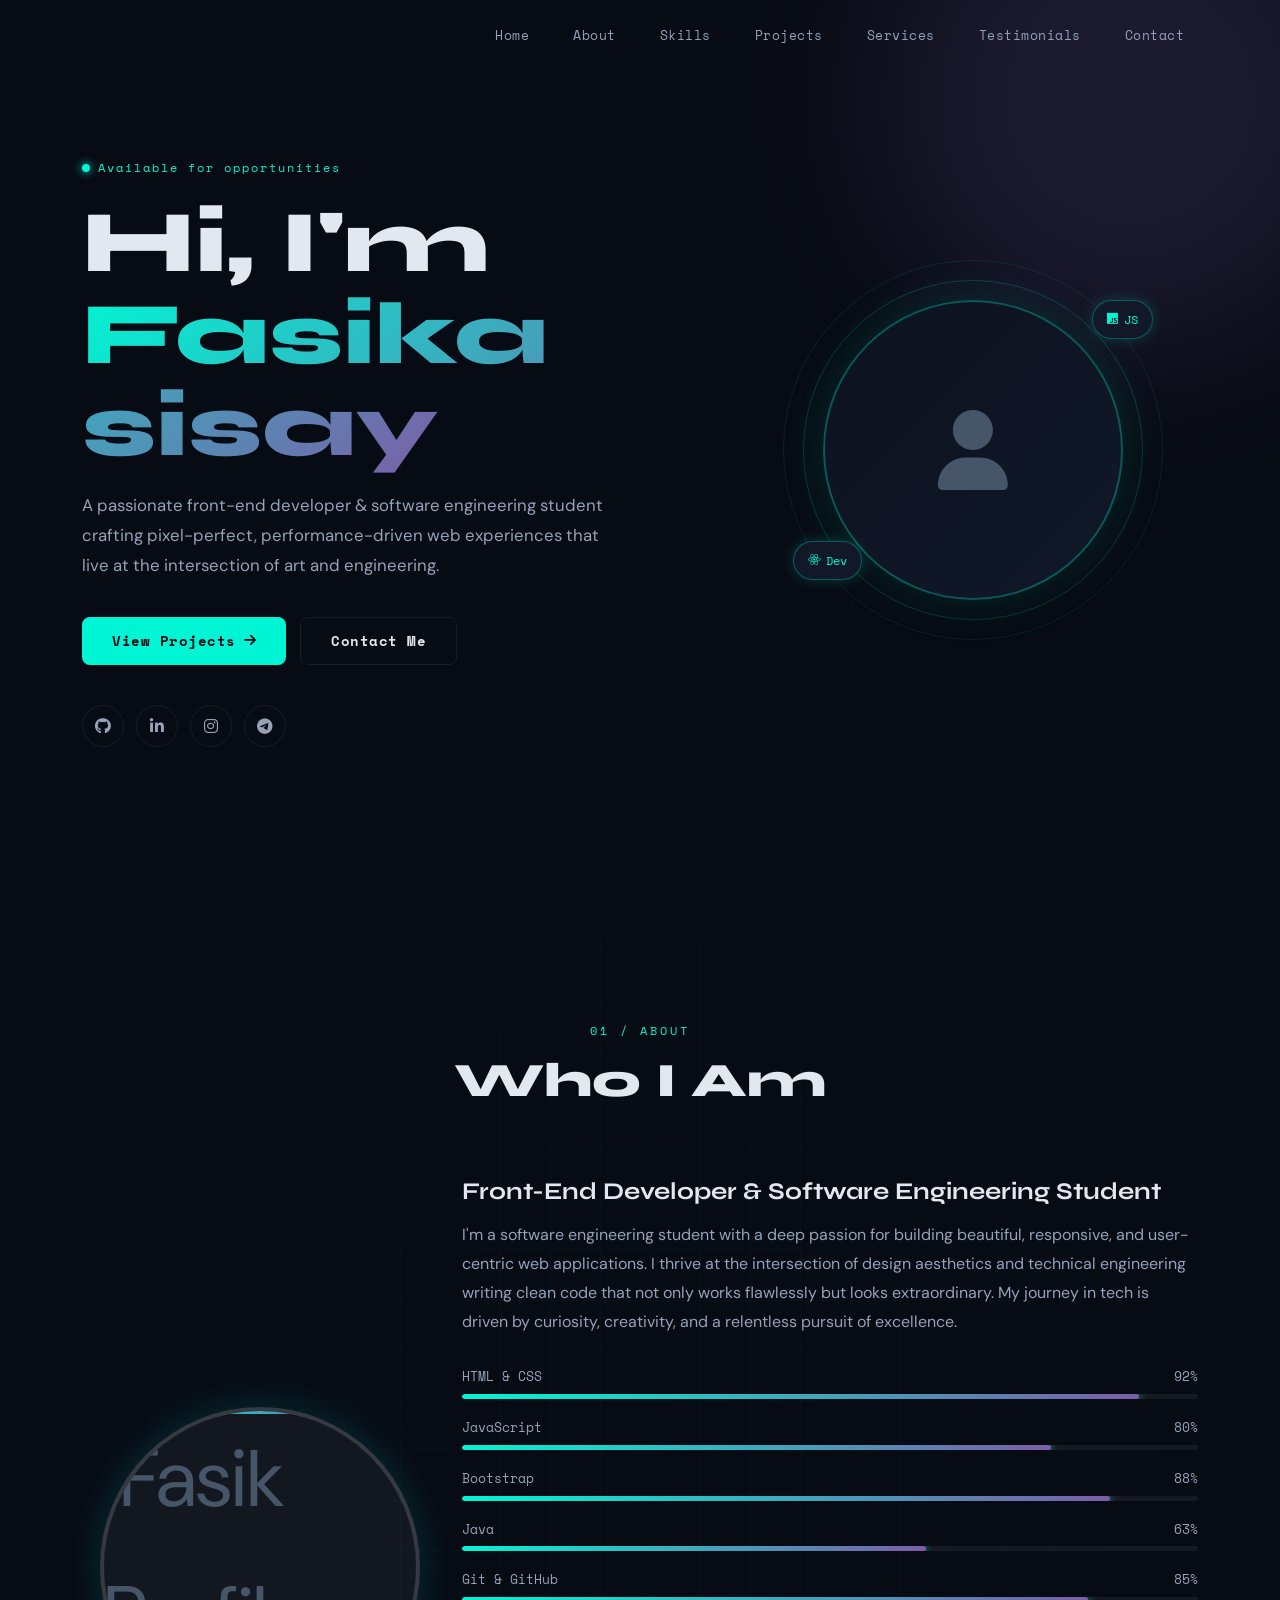
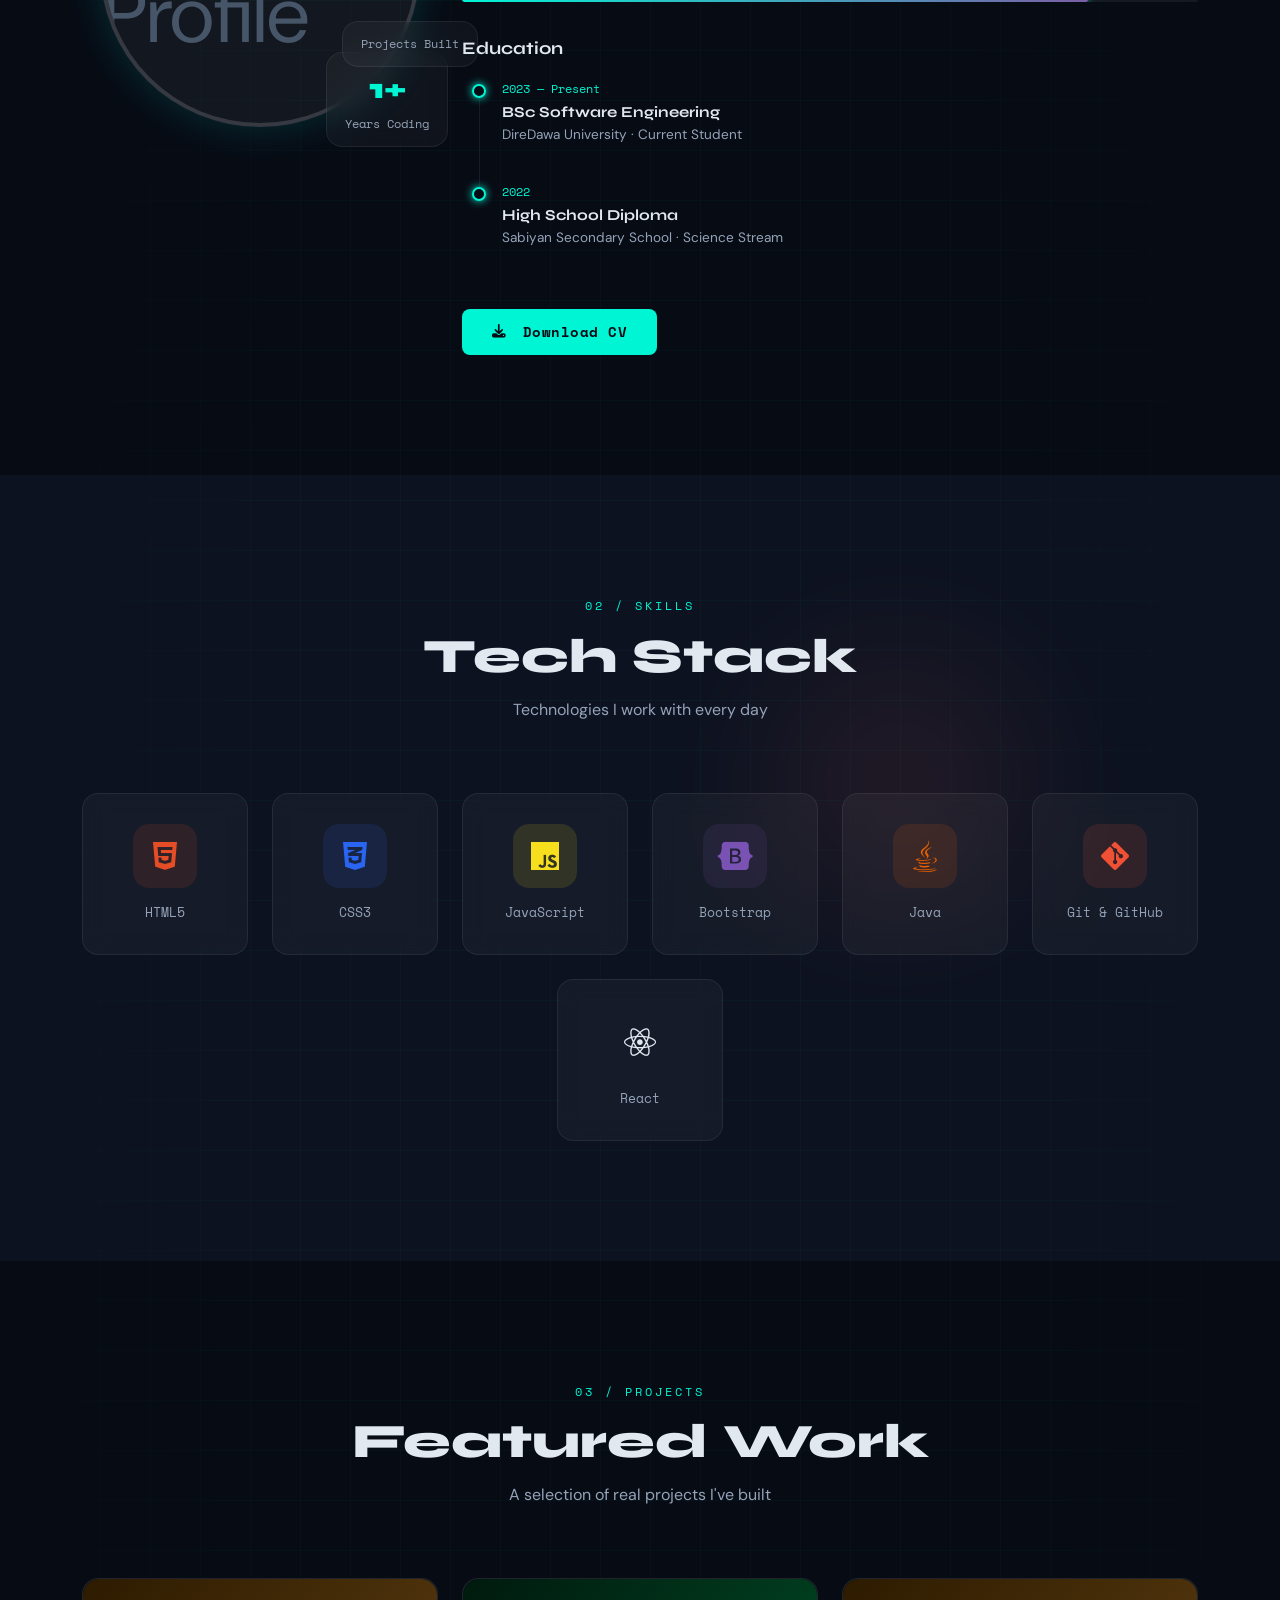
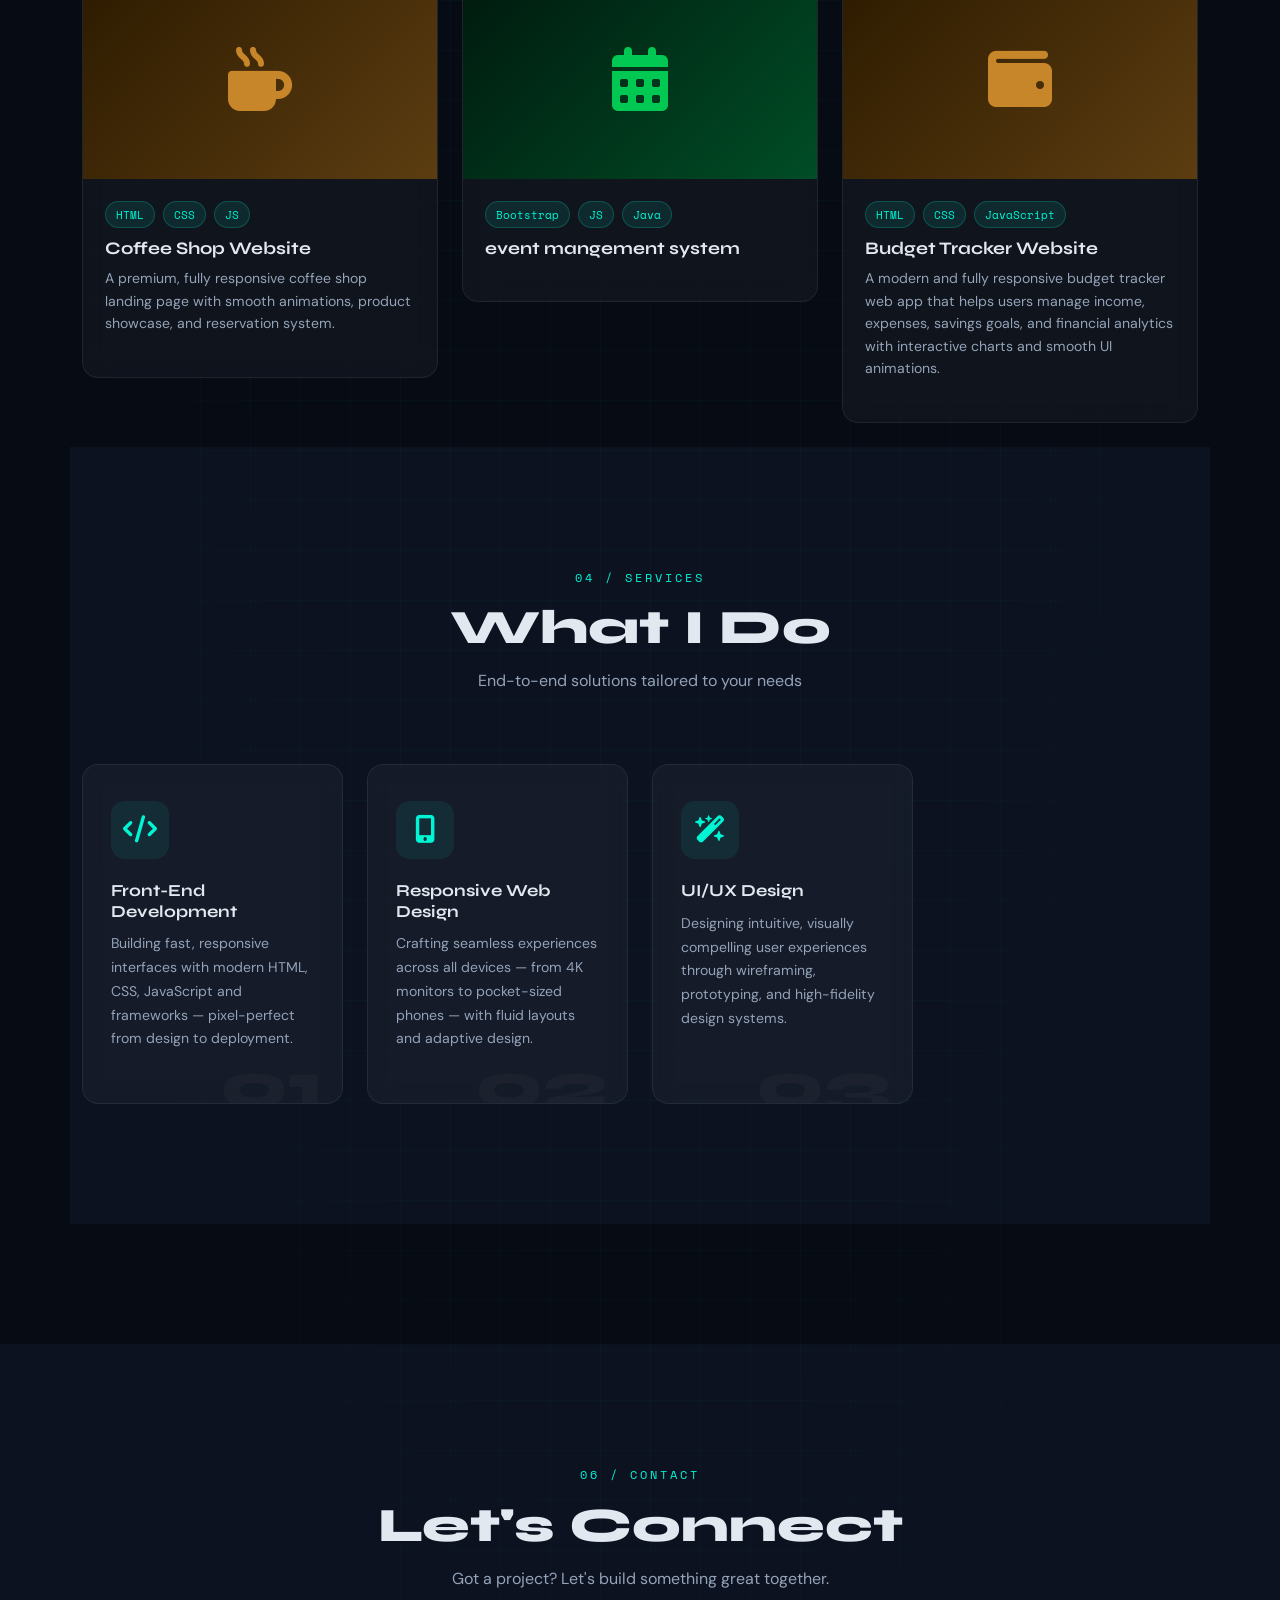
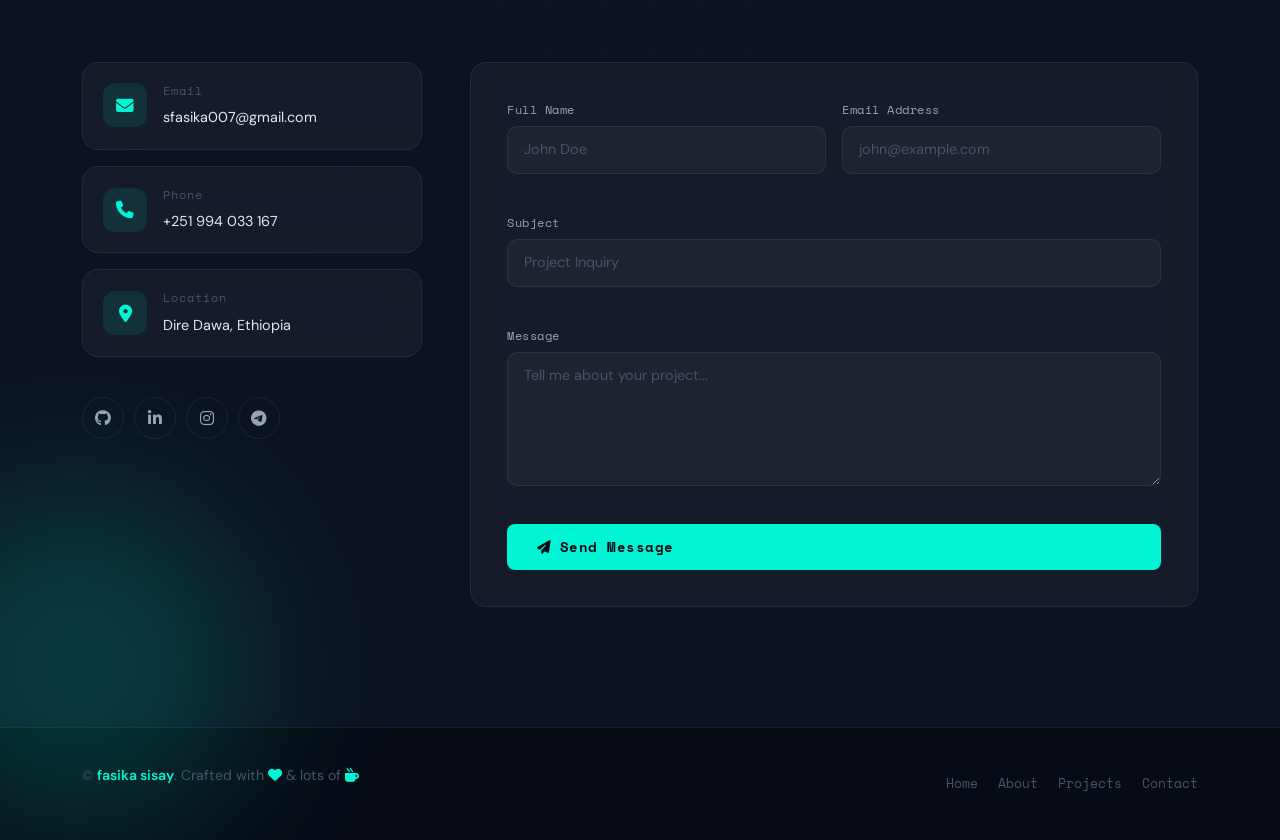
==== portfolio/index.html @ 65b8d536 "final commit" ====
<!DOCTYPE html>
<html lang="en">
<head>
  <meta charset="UTF-8" />
  <meta name="viewport" content="width=device-width, initial-scale=1.0" />
  <meta name="description" content="Personal portfolio of a front-end developer and CS student — crafting futuristic, elegant web experiences." />
  <meta name="keywords" content="front-end developer, portfolio, web design, JavaScript, HTML, CSS, Bootstrap" />
  <meta property="og:title" content="Fasika Sisay Portfolio">
<meta property="og:description" content="Software Engineering Student & Front-End Developer">
<meta property="og:image" content="images/preview.png">
<meta property="og:type" content="website">
  <title>Fasika Sisay | Software Engineer</title>
<link rel="icon" type="image/png" href="images/favicon.png">
  <!-- Fonts -->
  <link rel="preconnect" href="https://fonts.googleapis.com" />
  <link rel="preconnect" href="https://fonts.gstatic.com" crossorigin />
  <link href="https://fonts.googleapis.com/css2?family=Space+Mono:ital,wght@0,400;0,700;1,400&family=Syne:wght@400;600;700;800&family=DM+Sans:ital,opsz,wght@0,9..40,300;0,9..40,400;0,9..40,500;1,9..40,300&display=swap" rel="stylesheet" />

  <!-- Bootstrap 5 -->
  <link href="https://cdn.jsdelivr.net/npm/bootstrap@5.3.3/dist/css/bootstrap.min.css" rel="stylesheet" />

  <!-- Font Awesome -->
  <link rel="stylesheet" href="https://cdnjs.cloudflare.com/ajax/libs/font-awesome/6.5.2/css/all.min.css" />

  <!-- AOS Animations -->
  <link href="https://unpkg.com/aos@2.3.4/dist/aos.css" rel="stylesheet" />

  <!-- Custom Styles -->
  <link rel="stylesheet" href="style.css" />
</head>
<body>

  <!-- LOADING SCREEN-->
  <div id="loader">
    <div class="loader-inner">
      <div class="loader-ring"></div>
      <div class="loader-ring"></div>
      <div class="loader-ring"></div>
      <span class="loader-text">Initializing<span class="loader-dots">...</span></span>
    </div>
  </div>

  
  <div id="scroll-progress"></div>

  <!-- NAVBAR -->
  <nav class="navbar navbar-expand-lg fixed-top" id="mainNav">
    <div class="container">
      <a class="navbar-brand" href="#hero">
       
      </a>
      <button class="navbar-toggler" type="button" data-bs-toggle="collapse" data-bs-target="#navMenu" aria-controls="navMenu" aria-expanded="false" aria-label="Toggle navigation">
        <div class="hamburger-icon">
          <span></span><span></span><span></span>
        </div>
      </button>
      <div class="collapse navbar-collapse" id="navMenu">
        <ul class="navbar-nav ms-auto gap-3">
          <li class="nav-item"><a class="nav-link" href="#hero">Home</a></li>
          <li class="nav-item"><a class="nav-link" href="#about">About</a></li>
          <li class="nav-item"><a class="nav-link" href="#skills">Skills</a></li>
          <li class="nav-item"><a class="nav-link" href="#projects">Projects</a></li>
          <li class="nav-item"><a class="nav-link" href="#services">Services</a></li>
          <li class="nav-item"><a class="nav-link" href="#testimonials">Testimonials</a></li>
          <li class="nav-item"><a class="nav-link" href="#contact">Contact</a></li>
        </ul>
      </div>
    </div>
  </nav>

  <!--  HERO SECTION -->
  <section id="hero">
    <!-- Particle Canvas -->
    <canvas id="particles-canvas"></canvas>

    <!-- Floating orbs -->
    <div class="orb orb-1"></div>
    <div class="orb orb-2"></div>
    <div class="orb orb-3"></div>

    <!-- Grid overlay -->
    <div class="hero-grid"></div>

    <div class="container hero-content">
      <div class="row align-items-center min-vh-100">
        <div class="col-lg-8 col-xl-7">
          <p class="hero-label" data-aos="fade-right" data-aos-duration="800">
            <span class="label-dot"></span> Available for opportunities
          </p>
          <h1 class="hero-name" data-aos="fade-right" data-aos-delay="100" data-aos-duration="900">
            Hi, I'm<br /><span class="name-highlight">Fasika sisay</span>
          </h1>
          
          <p class="hero-bio" data-aos="fade-right" data-aos-delay="300" data-aos-duration="900">
            A passionate front-end developer &amp; software engineering student crafting pixel-perfect, performance-driven web experiences that live at the intersection of art and engineering.
          </p>

          <div class="hero-cta" data-aos="fade-up" data-aos-delay="400" data-aos-duration="900">
            <a href="#projects" class="btn btn-neon">
              <span>View Projects</span>
              <i class="fa-solid fa-arrow-right"></i>
            </a>
            <a href="#contact" class="btn btn-ghost">
              <span>Contact Me</span>
            </a>
          </div>

          <div class="hero-socials" data-aos="fade-up" data-aos-delay="500" data-aos-duration="900">
            <a href="https://github.com/fasikasisay" aria-label="GitHub" class="social-link"><i class="fa-brands fa-github"></i></a>
            <a href="https://www.linkedin.com/in/fasika-sisay-778663348/" aria-label="LinkedIn" class="social-link"><i class="fa-brands fa-linkedin-in"></i></a>
            <a href="https://instagram.com/fa_fi_22" aria-label="Instagram" class="social-link"><i class="fa-brands fa-instagram"></i></a>
            <a href="https://t.me/fasikawit" aria-label="Telegram" class="social-link"><i class="fa-brands fa-telegram"></i></a>
          </div>
        </div>

        <div class="col-lg-4 col-xl-5 d-none d-lg-flex justify-content-center" data-aos="fade-left" data-aos-delay="200" data-aos-duration="1000">
          <div class="hero-avatar-wrap">
            <div class="avatar-ring"></div>
            <div class="avatar-ring avatar-ring-2"></div>
            <div class="avatar-placeholder">
              <i class="fa-solid fa-user"></i>
            </div>
            <!-- Floating badges -->
            <div class="float-badge badge-top-right">
              <i class="fa-brands fa-js"></i> JS
            </div>
            <div class="float-badge badge-bottom-left">
              <i class="fa-brands fa-react"></i> Dev
            </div>
          </div>
        </div>
      </div>

    </div>

  <!--ABOUT SECTION-->
  <section id="about" class="section-pad">
    <div class="container">
      <div class="section-header" data-aos="fade-up">
        <span class="section-tag">01 / About</span>
        <h2 class="section-title">Who I Am</h2>
      </div>

      <div class="row gy-5 align-items-center">
        <!-- Photo / Avatar -->
        <div class="col-lg-4" data-aos="fade-right" data-aos-duration="900">
          <div class="about-avatar-wrap">
            <div class="about-avatar">
              <img src="photo.jpg" alt="Fasik Profile Photo">
</div>
            <div class="about-card-stat glass-card">
              <span class="stat-num">1+</span>
              <span class="stat-label">Years Coding</span>
            </div>
            <div class="about-card-stat glass-card stat-2">
              <span class="stat-num"></span>
              <span class="stat-label">Projects Built</span>
            </div>
          </div>
        </div>

        <!-- Bio + Skills -->
        <div class="col-lg-8" data-aos="fade-left" data-aos-duration="900">
          <h3 class="about-name">Front-End Developer &amp; Software Engineering Student</h3>
          <p class="about-bio">
            I'm a software engineering student with a deep passion for building beautiful, responsive, and user-centric web applications. 
            I thrive at the intersection of design aesthetics and technical engineering  writing clean code that not only works flawlessly but looks extraordinary.
            My journey in tech is driven by curiosity, creativity, and a relentless pursuit of excellence.
          </p>

          <!-- Skills progress bars -->
          <div class="skills-bars">
            <div class="skill-bar-item" data-aos="fade-up" data-aos-delay="100">
              <div class="skill-label"><span>HTML &amp; CSS</span><span>92%</span></div>
              <div class="skill-track"><div class="skill-fill" data-width="92"></div></div>
            </div>
            <div class="skill-bar-item" data-aos="fade-up" data-aos-delay="150">
              <div class="skill-label"><span>JavaScript</span><span>80%</span></div>
              <div class="skill-track"><div class="skill-fill" data-width="80"></div></div>
            </div>
            <div class="skill-bar-item" data-aos="fade-up" data-aos-delay="200">
              <div class="skill-label"><span>Bootstrap</span><span>88%</span></div>
              <div class="skill-track"><div class="skill-fill" data-width="88"></div></div>
            </div>
            <div class="skill-bar-item" data-aos="fade-up" data-aos-delay="250">
              <div class="skill-label"><span>Java</span><span>63%</span></div>
              <div class="skill-track"><div class="skill-fill" data-width="63"></div></div>
            </div>
            <div class="skill-bar-item" data-aos="fade-up" data-aos-delay="300">
              <div class="skill-label"><span>Git &amp; GitHub</span><span>85%</span></div>
              <div class="skill-track"><div class="skill-fill" data-width="85"></div></div>
            </div>
          </div>

          <!-- Education timeline -->
          <div class="edu-timeline" data-aos="fade-up" data-aos-delay="200">
            <h4 class="timeline-heading">Education</h4>
            <div class="timeline-item">
              <div class="timeline-dot"></div>
              <div class="timeline-body">
                <span class="timeline-year">2023 — Present</span>
                <h5>BSc Software Engineering</h5>
                <p>DireDawa University · Current Student</p>
              </div>
            </div>
            <div class="timeline-item">
              <div class="timeline-dot"></div>
              <div class="timeline-body">
                <span class="timeline-year">2022</span>
                <h5>High School Diploma</h5>
                <p>Sabiyan Secondary School · Science Stream</p>
              </div>
            </div>
          </div>

          <a href="fasika_sisay _CV.pdf" class="btn btn-neon mt-4">
            <i class="fa-solid fa-download me-2"></i> Download CV
          </a>
        </div>
      </div>
    </div>
  </section>

  <!-- SKILLS SECTION -->
  <section id="skills" class="section-pad skills-section">
    <div class="container">
      <div class="section-header" data-aos="fade-up">
        <span class="section-tag">02 / Skills</span>
        <h2 class="section-title">Tech Stack</h2>
        <p class="section-sub">Technologies I work with every day</p>
      </div>

      <div class="row g-4 justify-content-center">
        <!-- HTML -->
        <div class="col-6 col-md-4 col-lg-2" data-aos="zoom-in" data-aos-delay="0">
          <div class="skill-card glass-card">
            <div class="skill-icon skill-icon-html">
              <i class="fa-brands fa-html5"></i>
            </div>
            <span class="skill-name">HTML5</span>
            <div class="skill-glow"></div>
          </div>
        </div>
        <!-- CSS -->
        <div class="col-6 col-md-4 col-lg-2" data-aos="zoom-in" data-aos-delay="80">
          <div class="skill-card glass-card">
            <div class="skill-icon skill-icon-css">
              <i class="fa-brands fa-css3-alt"></i>
            </div>
            <span class="skill-name">CSS3</span>
            <div class="skill-glow"></div>
          </div>
        </div>
        <!-- JS -->
        <div class="col-6 col-md-4 col-lg-2" data-aos="zoom-in" data-aos-delay="160">
          <div class="skill-card glass-card">
            <div class="skill-icon skill-icon-js">
              <i class="fa-brands fa-js"></i>
            </div>
            <span class="skill-name">JavaScript</span>
            <div class="skill-glow"></div>
          </div>
        </div>
        <!-- Bootstrap -->
        <div class="col-6 col-md-4 col-lg-2" data-aos="zoom-in" data-aos-delay="240">
          <div class="skill-card glass-card">
            <div class="skill-icon skill-icon-bs">
              <i class="fa-brands fa-bootstrap"></i>
            </div>
            <span class="skill-name">Bootstrap</span>
            <div class="skill-glow"></div>
          </div>
        </div>
        <!-- Java -->
        <div class="col-6 col-md-4 col-lg-2" data-aos="zoom-in" data-aos-delay="320">
          <div class="skill-card glass-card">
            <div class="skill-icon skill-icon-java">
              <i class="fa-brands fa-java"></i>
            </div>
            <span class="skill-name">Java</span>
            <div class="skill-glow"></div>
          </div>
        </div>
        <!-- Git -->
        <div class="col-6 col-md-4 col-lg-2" data-aos="zoom-in" data-aos-delay="400">
          <div class="skill-card glass-card">
            <div class="skill-icon skill-icon-git">
              <i class="fa-brands fa-git-alt"></i>
            </div>
            <span class="skill-name">Git &amp; GitHub</span>
            <div class="skill-glow"></div>
          </div>
        </div>
        <div class="col-6 col-md-4 col-lg-2" data-aos="zoom-in" data-aos-delay="480">
          <div class="skill-card glass-card">
            <div class="skill-icon skill-icon-react">
              <i class="fa-brands fa-react"></i>
            </div>
            <span class="skill-name">React</span>
            <div class="skill-glow"></div>
          </div>
      </div>
    </div>
  </section>

  <!-- PROJECTS SECTION -->
  <section id="projects" class="section-pad">
    <div class="container">
      <div class="section-header" data-aos="fade-up">
        <span class="section-tag">03 / Projects</span>
        <h2 class="section-title">Featured Work</h2>
        <p class="section-sub">A selection of real projects I've built</p>
      </div>

      <div class="row g-4">
        <!-- Project 1 -->
        <div class="col-lg-4 col-md-6" data-aos="fade-up" data-aos-delay="0">
          <div class="project-card glass-card">
            <div class="project-img-wrap">
              <div class="project-img-placeholder proj-1">
                <i class="fa-solid fa-mug-hot"></i>
              </div>
              <div class="project-overlay">
                <div class="overlay-content">
                  <a href="#" class="btn btn-neon btn-sm" target="_blank" rel="noopener">
                    <i class="fa-solid fa-arrow-up-right-from-square me-1"></i> Live Demo
                  </a>
                  <a href="https://github.com/fasikasisay/coffee.git" class="btn btn-ghost btn-sm" target="_blank" rel="noopener">
                    <i class="fa-brands fa-github me-1"></i> GitHub
                  </a>
                </div>
              </div>
            </div>
            <div class="project-body">
              <div class="project-tags">
                <span class="tag">HTML</span><span class="tag">CSS</span><span class="tag">JS</span>
              </div>
              <h4 class="project-title">Coffee Shop Website</h4>
              <p class="project-desc">A premium, fully responsive coffee shop landing page with smooth animations, product showcase, and reservation system.</p>
            </div>
          </div>
        </div>

        <!-- Project 2 -->
        <div class="col-lg-4 col-md-6" data-aos="fade-up" data-aos-delay="100">
          <div class="project-card glass-card">
            <div class="project-img-wrap">
              <div class="project-img-placeholder proj-2">
                <i class="fa-solid fa-calendar-days"></i>
              </div>
              <div class="project-overlay">
                <div class="overlay-content">
                  <a href="https://eventpulse-nine.vercel.app/" class="btn btn-neon btn-sm" target="_blank" rel="noopener">
                    <i class="fa-solid fa-arrow-up-right-from-square me-1"></i> Live Demo
                  </a>
                  <a href="https://github.com/selamawitTI/Eventpulse-master.git" class="btn btn-ghost btn-sm" target="_blank" rel="noopener">
                    <i class="fa-brands fa-github me-1"></i> GitHub
                  </a>
                </div>
              </div>
            </div>
            <div class="project-body">
              <div class="project-tags">
                <span class="tag">Bootstrap</span><span class="tag">JS</span><span class="tag">Java</span>
              </div>
              <h4 class="project-title">event mangement system</h4>
              <p class="project-desc"></p>
            </div>
          </div>
        </div>

        <!-- Project 3 -->
<div class="col-lg-4 col-md-6" data-aos="fade-up" data-aos-delay="0">
  <div class="project-card glass-card">
    <div class="project-img-wrap">
      <div class="project-img-placeholder proj-1">
        <i class="fa-solid fa-wallet"></i>
      </div>

      <div class="project-overlay">
        <div class="overlay-content">
          <a href="https://budget-tracker-197ff.firebaseapp.com/" class="btn btn-neon btn-sm" target="_blank" rel="noopener">
            <i class="fa-solid fa-arrow-up-right-from-square me-1"></i> Live Demo
          </a>

          <a href="https://github.com/fasikasisay/budget-tracker.git" class="btn btn-ghost btn-sm" target="_blank" rel="noopener">
            <i class="fa-brands fa-github me-1"></i> GitHub
          </a>
        </div>
      </div>
    </div>

    <div class="project-body">
      <div class="project-tags">
        <span class="tag">HTML</span>
        <span class="tag">CSS</span>
        <span class="tag">JavaScript</span>
      </div>

      <h4 class="project-title">Budget Tracker Website</h4>

      <p class="project-desc">
        A modern and fully responsive budget tracker web app that helps users manage income, expenses, savings goals, and financial analytics with interactive charts and smooth UI animations.
      </p>
    </div>
  </div>
</div>
       

  <!--   SERVICES SECTION  -->
  <section id="services" class="section-pad services-section">
    <div class="container">
      <div class="section-header" data-aos="fade-up">
        <span class="section-tag">04 / Services</span>
        <h2 class="section-title">What I Do</h2>
        <p class="section-sub">End-to-end solutions tailored to your needs</p>
      </div>

      <div class="row g-4">
        <div class="col-lg-3 col-md-6" data-aos="fade-up" data-aos-delay="0">
          <div class="service-card glass-card">
            <div class="service-icon">
              <i class="fa-solid fa-code"></i>
              <div class="service-icon-glow"></div>
            </div>
            <h4>Front-End Development</h4>
            <p>Building fast, responsive interfaces with modern HTML, CSS, JavaScript and frameworks — pixel-perfect from design to deployment.</p>
            <div class="service-number">01</div>
          </div>
        </div>
        <div class="col-lg-3 col-md-6" data-aos="fade-up" data-aos-delay="100">
          <div class="service-card glass-card">
            <div class="service-icon">
              <i class="fa-solid fa-mobile-screen-button"></i>
              <div class="service-icon-glow"></div>
            </div>
            <h4>Responsive Web Design</h4>
            <p>Crafting seamless experiences across all devices — from 4K monitors to pocket-sized phones — with fluid layouts and adaptive design.</p>
            <div class="service-number">02</div>
          </div>
        </div>
        <div class="col-lg-3 col-md-6" data-aos="fade-up" data-aos-delay="200">
          <div class="service-card glass-card">
            <div class="service-icon">
              <i class="fa-solid fa-wand-magic-sparkles"></i>
              <div class="service-icon-glow"></div>
            </div>
            <h4>UI/UX Design</h4>
            <p>Designing intuitive, visually compelling user experiences through wireframing, prototyping, and high-fidelity design systems.</p>
            <div class="service-number">03</div>
          </div>
        </div>
  
            
            
          </div>
        </div>
      </div>
    </div>
  </section>

  

  <!--CONTACT SECTION -->
  <section id="contact" class="section-pad contact-section">
    <div class="container">
      <div class="section-header" data-aos="fade-up">
        <span class="section-tag">06 / Contact</span>
        <h2 class="section-title">Let's Connect</h2>
        <p class="section-sub">Got a project? Let's build something great together.</p>
      </div>

      <div class="row g-5">
        <!-- Info column -->
        <div class="col-lg-4" data-aos="fade-right" data-aos-duration="900">
          <div class="contact-info">
            <div class="contact-info-item glass-card">
              <div class="contact-icon"><i class="fa-solid fa-envelope"></i></div>
              <div>
                <span class="contact-label">Email</span>
                <a href="mailto:sfasika007@gmail.com" class="contact-value">sfasika007@gmail.com</a>
              </div>
            </div>
            <div class="contact-info-item glass-card">
              <div class="contact-icon"><i class="fa-solid fa-phone"></i></div>
              <div>
                <span class="contact-label">Phone</span>
                <a href="tel:+251994033167" class="contact-value">+251 994 033 167</a>
              </div>
            </div>
            <div class="contact-info-item glass-card">
              <div class="contact-icon"><i class="fa-solid fa-location-dot"></i></div>
              <div>
                <span class="contact-label">Location</span>
                <span class="contact-value">Dire Dawa, Ethiopia</span>
              </div>
            </div>

            <div class="contact-socials mt-4">
              <a href="https://github.com/fasikasisay" class="social-link" aria-label="GitHub"><i class="fa-brands fa-github"></i></a>
              <a href="https://www.linkedin.com/in/fasika-sisay-778663348/" class="social-link" aria-label="LinkedIn"><i class="fa-brands fa-linkedin-in"></i></a>
              <a href="https://instagram.com/fa_fi_22" class="social-link" aria-label="Instagram"><i class="fa-brands fa-instagram"></i></a>
              <a href="https://t.me/fasikawit" class="social-link" aria-label="Telegram"><i class="fa-brands fa-telegram"></i></a>
            </div>
          </div>
        </div>

        <!-- Form column -->
        <div class="col-lg-8" data-aos="fade-left" data-aos-duration="900">
          <div class="contact-form-wrap glass-card">
            <div id="formSuccess" class="form-success-msg" style="display:none;">
              <i class="fa-solid fa-circle-check"></i>
              <p>Message sent successfully! I'll get back to you soon.</p>
            </div>
            <div id="contactFormInner">
              <div class="row g-3">
                <div class="col-md-6">
                  <div class="form-group">
                    <label for="contactName">Full Name</label>
                    <input type="text" id="contactName" class="form-control custom-input" placeholder="John Doe" />
                    <span class="form-err" id="errName"></span>
                  </div>
                </div>
                <div class="col-md-6">
                  <div class="form-group">
                    <label for="contactEmail">Email Address</label>
                    <input type="email" id="contactEmail" class="form-control custom-input" placeholder="john@example.com" />
                    <span class="form-err" id="errEmail"></span>
                  </div>
                </div>
                <div class="col-12">
                  <div class="form-group">
                    <label for="contactSubject">Subject</label>
                    <input type="text" id="contactSubject" class="form-control custom-input" placeholder="Project Inquiry" />
                    <span class="form-err" id="errSubject"></span>
                  </div>
                </div>
                <div class="col-12">
                  <div class="form-group">
                    <label for="contactMsg">Message</label>
                    <textarea id="contactMsg" class="form-control custom-input" rows="5" placeholder="Tell me about your project..."></textarea>
                    <span class="form-err" id="errMsg"></span>
                  </div>
                </div>
                <div class="col-12">
                  <button type="button" class="btn btn-neon w-100" id="sendBtn" onclick="submitForm()">
                    <span id="btnText"><i class="fa-solid fa-paper-plane me-2"></i>Send Message</span>
                    <span id="btnLoader" style="display:none;"><i class="fa-solid fa-spinner fa-spin me-2"></i>Sending...</span>
                  </button>
                </div>
              </div>
            </div>
          </div>
        </div>
      </div>
    </div>
  </section>

  <!--FOOTER -->
  <footer id="footer">
    <div class="container">
      <div class="footer-inner">
        <p class="footer-copy">
          &copy; <span id="footerYear"></span> <span class="footer-name">fasika sisay</span>. Crafted with <i class="fa-solid fa-heart" style="color:var(--neon)"></i> &amp; lots of <i class="fa-solid fa-mug-hot" style="color:var(--neon)"></i>
        </p>
        <div class="footer-links">
          <a href="#hero">Home</a>
          <a href="#about">About</a>
          <a href="#projects">Projects</a>
          <a href="#contact">Contact</a>
        </div>
      </div>
    </div>

    <!-- Back to top -->
    <a href="#hero" id="backToTop" aria-label="Back to top">
      <i class="fa-solid fa-arrow-up"></i>
    </a>
  </footer>

  <!--SCRIPTS-->
  <!-- Bootstrap 5 -->
  <script src="https://cdn.jsdelivr.net/npm/bootstrap@5.3.3/dist/js/bootstrap.bundle.min.js"></script>
  <!-- AOS -->
  <script src="https://unpkg.com/aos@2.3.4/dist/aos.js"></script>
  <!-- Custom Script -->
  <script src="script.js"></script>
</body>
</html>
---- portfolio/style.css ----
/* ─── 0. CSS Variables ─────────────────────────── */
:root {
  --bg:        #070b14;
  --bg-2:      #0c1220;
  --bg-3:      #111827;
  --glass:     rgba(255,255,255,0.04);
  --glass-b:   rgba(255,255,255,0.08);
  --neon:      #00f5d4;
  --neon-2:    #7b5ea7;
  --neon-rgb:  0,245,212;
  --accent:    #ff6b6b;
  --text:      #e2e8f0;
  --text-dim:  #94a3b8;
  --text-mute: #475569;
  --border:    rgba(255,255,255,0.07);
  --font-head: 'Syne', sans-serif;
  --font-mono: 'Space Mono', monospace;
  --font-body: 'DM Sans', sans-serif;
  --radius:    16px;
  --radius-sm: 10px;
  --transition: 0.35s cubic-bezier(0.4,0,0.2,1);
  --shadow-neon: 0 0 20px rgba(var(--neon-rgb), 0.35);
  --shadow-card: 0 8px 32px rgba(0,0,0,0.4);
}

/* ─── 1. Reset & Base ──────────────────────────── */
*, *::before, *::after { box-sizing: border-box; margin: 0; padding: 0; }

html {
  scroll-behavior: smooth;
  scroll-padding-top: 80px;
}

body {
  background: var(--bg);
  color: var(--text);
  font-family: var(--font-body);
  font-size: 16px;
  line-height: 1.7;
  overflow-x: hidden;
  cursor: none;
}

a { color: inherit; text-decoration: none; transition: color var(--transition); }
img { max-width: 100%; display: block; }

/* ─── 2. Scrollbar ──────────────────────────── */
::-webkit-scrollbar { width: 6px; }
::-webkit-scrollbar-track { background: var(--bg); }
::-webkit-scrollbar-thumb { background: var(--neon); border-radius: 3px; }

/* ─── 3. Scroll Progress Bar ─────────────────── */
#scroll-progress {
  position: fixed;
  top: 0; left: 0;
  height: 3px;
  width: 0%;
  background: linear-gradient(90deg, var(--neon), var(--neon-2));
  z-index: 9999;
  transition: width 0.1s linear;
  box-shadow: 0 0 10px var(--neon);
}

/* ─── 4. Custom Cursor ────────────────────────── */
#cursor-dot {
  position: fixed;
  width: 8px; height: 8px;
  background: var(--neon);
  border-radius: 50%;
  pointer-events: none;
  z-index: 10000;
  transform: translate(-50%, -50%);
  transition: transform 0.05s;
  box-shadow: 0 0 10px var(--neon);
}

#cursor-outline {
  position: fixed;
  width: 36px; height: 36px;
  border: 1.5px solid rgba(var(--neon-rgb), 0.5);
  border-radius: 50%;
  pointer-events: none;
  z-index: 9999;
  transform: translate(-50%, -50%);
  transition: width 0.3s, height 0.3s, border-color 0.3s, transform 0.1s;
}

body:has(a:hover) #cursor-outline,
body:has(button:hover) #cursor-outline {
  width: 56px; height: 56px;
  border-color: var(--neon);
  background: rgba(var(--neon-rgb), 0.05);
}

/* ─── 5. Loading Screen ──────────────────────── */
#loader {
  position: fixed;
  inset: 0;
  background: var(--bg);
  display: flex;
  align-items: center;
  justify-content: center;
  z-index: 99999;
  transition: opacity 0.6s, visibility 0.6s;
}

#loader.loaded {
  opacity: 0;
  visibility: hidden;
}

.loader-inner {
  position: relative;
  display: flex;
  flex-direction: column;
  align-items: center;
  gap: 20px;
}

.loader-ring {
  position: absolute;
  border-radius: 50%;
  border: 2px solid transparent;
  animation: spin 1.5s linear infinite;
}
.loader-ring:nth-child(1) {
  width: 70px; height: 70px;
  border-top-color: var(--neon);
  top: -35px;
}
.loader-ring:nth-child(2) {
  width: 50px; height: 50px;
  border-right-color: var(--neon-2);
  top: -25px;
  animation-duration: 1s;
  animation-direction: reverse;
}
.loader-ring:nth-child(3) {
  width: 34px; height: 34px;
  border-bottom-color: var(--accent);
  top: -17px;
  animation-duration: 0.7s;
}

.loader-text {
  margin-top: 50px;
  font-family: var(--font-mono);
  font-size: 13px;
  color: var(--neon);
  letter-spacing: 3px;
}

@keyframes spin { to { transform: rotate(360deg); } }

/* ─── 6. Navbar ─────────────────────────────── */
#mainNav {
  padding: 18px 0;
  background: transparent;
  transition: background var(--transition), padding var(--transition), backdrop-filter var(--transition), box-shadow var(--transition);
  z-index: 1000;
}

#mainNav.scrolled {
  padding: 10px 0;
  background: rgba(7,11,20,0.85);
  backdrop-filter: blur(20px);
  -webkit-backdrop-filter: blur(20px);
  border-bottom: 1px solid var(--border);
  box-shadow: 0 4px 30px rgba(0,0,0,0.3);
}

.navbar-brand {
  font-family: var(--font-mono);
  font-size: 1.3rem;
  color: var(--text) !important;
  font-weight: 700;
}
.brand-bracket { color: var(--neon); }
.brand-accent { color: var(--accent); }

.navbar-nav .nav-link {
  font-family: var(--font-mono);
  font-size: 0.82rem;
  color: var(--text-dim);
  padding: 6px 14px !important;
  border-radius: 6px;
  letter-spacing: 0.5px;
  transition: color var(--transition), background var(--transition);
  position: relative;
}

.navbar-nav .nav-link::after {
  content: '';
  position: absolute;
  bottom: 0; left: 50%;
  width: 0; height: 1px;
  background: var(--neon);
  transform: translateX(-50%);
  transition: width var(--transition);
}

.navbar-nav .nav-link:hover,
.navbar-nav .nav-link.active {
  color: var(--neon);
  background: rgba(var(--neon-rgb), 0.07);
}
.navbar-nav .nav-link:hover::after,
.navbar-nav .nav-link.active::after { width: 60%; }

/* Hamburger icon */
.navbar-toggler {
  border: none;
  background: transparent;
  padding: 4px;
  box-shadow: none !important;
}
.hamburger-icon { display: flex; flex-direction: column; gap: 5px; }
.hamburger-icon span {
  display: block;
  width: 24px; height: 2px;
  background: var(--text);
  border-radius: 2px;
  transition: transform var(--transition), opacity var(--transition), background var(--transition);
}
.navbar-toggler[aria-expanded="true"] .hamburger-icon span:nth-child(1) {
  transform: translateY(7px) rotate(45deg);
  background: var(--neon);
}
.navbar-toggler[aria-expanded="true"] .hamburger-icon span:nth-child(2) {
  opacity: 0;
}
.navbar-toggler[aria-expanded="true"] .hamburger-icon span:nth-child(3) {
  transform: translateY(-7px) rotate(-45deg);
  background: var(--neon);
}

/* ─── 7. Buttons ─────────────────────────────── */
.btn-neon {
  display: inline-flex;
  align-items: center;
  gap: 8px;
  padding: 13px 30px;
  background: var(--neon);
  color: var(--bg) !important;
  font-family: var(--font-mono);
  font-size: 0.85rem;
  font-weight: 700;
  border-radius: 8px;
  border: none;
  cursor: pointer;
  position: relative;
  overflow: hidden;
  transition: var(--transition);
  box-shadow: 0 0 0 0 rgba(var(--neon-rgb), 0);
  letter-spacing: 0.5px;
}

.btn-neon::before {
  content: '';
  position: absolute;
  inset: 0;
  background: rgba(255,255,255,0.2);
  transform: scaleX(0);
  transform-origin: left;
  transition: transform 0.4s ease;
}

.btn-neon:hover {
  transform: translateY(-2px);
  box-shadow: 0 0 24px rgba(var(--neon-rgb), 0.6), 0 8px 20px rgba(0,0,0,0.3);
  color: var(--bg) !important;
}
.btn-neon:hover::before { transform: scaleX(1); }

.btn-ghost {
  display: inline-flex;
  align-items: center;
  gap: 8px;
  padding: 13px 30px;
  background: transparent;
  color: var(--text) !important;
  font-family: var(--font-mono);
  font-size: 0.85rem;
  font-weight: 700;
  border-radius: 8px;
  border: 1px solid var(--border);
  cursor: pointer;
  transition: var(--transition);
  letter-spacing: 0.5px;
}

.btn-ghost:hover {
  border-color: var(--neon);
  color: var(--neon) !important;
  background: rgba(var(--neon-rgb), 0.06);
  transform: translateY(-2px);
  box-shadow: 0 0 15px rgba(var(--neon-rgb), 0.2);
}

.btn-sm { padding: 9px 18px !important; font-size: 0.78rem !important; }

/* ─── 8. Glass Card ──────────────────────────── */
.glass-card {
  background: var(--glass);
  border: 1px solid var(--border);
  border-radius: var(--radius);
  backdrop-filter: blur(12px);
  -webkit-backdrop-filter: blur(12px);
  transition: border-color var(--transition), box-shadow var(--transition), transform var(--transition);
}
.glass-card:hover {
  border-color: rgba(var(--neon-rgb), 0.3);
  box-shadow: 0 0 25px rgba(var(--neon-rgb), 0.1), var(--shadow-card);
}

/* ─── 9. Section Layout ─────────────────────── */
.section-pad { padding: 120px 0; }

.section-header {
  text-align: center;
  margin-bottom: 70px;
}

.section-tag {
  font-family: var(--font-mono);
  font-size: 0.78rem;
  color: var(--neon);
  letter-spacing: 3px;
  text-transform: uppercase;
  display: block;
  margin-bottom: 12px;
}

.section-title {
  font-family: var(--font-head);
  font-size: clamp(2rem, 4vw, 3rem);
  font-weight: 800;
  color: var(--text);
  line-height: 1.15;
}

.section-sub {
  color: var(--text-dim);
  max-width: 500px;
  margin: 12px auto 0;
}

/* ─── 10. HERO ─────────────────────────────── */
#hero {
  position: relative;
  min-height: 100vh;
  overflow: hidden;
  background: var(--bg);
}

#particles-canvas {
  position: absolute;
  inset: 0;
  z-index: 0;
}

/* Orbs */
.orb {
  position: absolute;
  border-radius: 50%;
  filter: blur(80px);
  opacity: 0.18;
  animation: floatOrb 8s ease-in-out infinite alternate;
  z-index: 0;
}

.orb-1 {
  width: 500px; height: 500px;
  background: var(--neon-2);
  top: -150px; right: -100px;
}
.orb-2 {
  width: 350px; height: 350px;
  background: var(--neon);
  bottom: 0; left: -100px;
  animation-delay: -3s;
}
.orb-3 {
  width: 250px; height: 250px;
  background: var(--accent);
  top: 40%; right: 20%;
  animation-delay: -5s;
  opacity: 0.1;
}

@keyframes floatOrb {
  from { transform: translate(0, 0) scale(1); }
  to   { transform: translate(30px, -30px) scale(1.07); }
}

/* Hero grid */
.hero-grid {
  position: absolute;
  inset: 0;
  background-image:
    linear-gradient(rgba(var(--neon-rgb),0.03) 1px, transparent 1px),
    linear-gradient(90deg, rgba(var(--neon-rgb),0.03) 1px, transparent 1px);
  background-size: 50px 50px;
  z-index: 0;
  mask-image: radial-gradient(ellipse at center, black 40%, transparent 80%);
}

.hero-content { position: relative; z-index: 1; }

.hero-label {
  display: inline-flex;
  align-items: center;
  gap: 8px;
  font-family: var(--font-mono);
  font-size: 0.78rem;
  color: var(--neon);
  letter-spacing: 2px;
  margin-bottom: 18px;
}
.label-dot {
  width: 8px; height: 8px;
  border-radius: 50%;
  background: var(--neon);
  box-shadow: 0 0 10px var(--neon);
  animation: pulse 2s infinite;
}
@keyframes pulse {
  0%,100% { box-shadow: 0 0 6px var(--neon); }
  50%      { box-shadow: 0 0 18px var(--neon); }
}

.hero-name {
  font-family: var(--font-head);
  font-size: clamp(3rem, 8vw, 5.5rem);
  font-weight: 800;
  line-height: 1.05;
  margin-bottom: 16px;
  color: var(--text);
}

.name-highlight {
  background: linear-gradient(135deg, var(--neon) 0%, var(--neon-2) 100%);
  -webkit-background-clip: text;
  -webkit-text-fill-color: transparent;
  background-clip: text;
}

.hero-role {
  font-family: var(--font-mono);
  font-size: clamp(1rem, 2.5vw, 1.3rem);
  color: var(--text-dim);
  margin-bottom: 22px;
  min-height: 2em;
}
.role-prefix { color: var(--neon); }
#typed-text { color: var(--text); }
.typed-cursor {
  color: var(--neon);
  animation: blink 1s step-end infinite;
}
@keyframes blink { 50% { opacity: 0; } }

.hero-bio {
  max-width: 540px;
  color: var(--text-dim);
  font-size: 1.05rem;
  line-height: 1.8;
  margin-bottom: 36px;
}

.hero-cta {
  display: flex;
  flex-wrap: wrap;
  gap: 14px;
  margin-bottom: 40px;
}

.hero-socials {
  display: flex;
  gap: 12px;
}

.social-link {
  width: 42px; height: 42px;
  border-radius: 50%;
  border: 1px solid var(--border);
  display: flex;
  align-items: center;
  justify-content: center;
  color: var(--text-dim);
  font-size: 1rem;
  transition: var(--transition);
}
.social-link:hover {
  border-color: var(--neon);
  color: var(--neon);
  transform: translateY(-3px);
  background: rgba(var(--neon-rgb), 0.08);
  box-shadow: 0 0 14px rgba(var(--neon-rgb), 0.3);
}

/* Hero Avatar */
.hero-avatar-wrap {
  position: relative;
  width: 300px; height: 300px;
}

.avatar-ring {
  position: absolute;
  inset: -20px;
  border-radius: 50%;
  border: 1px solid rgba(var(--neon-rgb), 0.2);
  animation: rotate3d 10s linear infinite;
}
.avatar-ring-2 {
  inset: -40px;
  border-color: rgba(var(--neon-rgb), 0.1);
  animation-direction: reverse;
  animation-duration: 15s;
}

@keyframes rotate3d {
  from { transform: rotateX(70deg) rotateZ(0deg); }
  to   { transform: rotateX(70deg) rotateZ(360deg); }
}

.avatar-placeholder {
  width: 100%; height: 100%;
  border-radius: 50%;
  background: linear-gradient(135deg, var(--bg-2), var(--bg-3));
  border: 2px solid rgba(var(--neon-rgb), 0.3);
  display: flex;
  align-items: center;
  justify-content: center;
  font-size: 5rem;
  color: var(--text-mute);
  overflow: hidden;
  position: relative;
  box-shadow: 0 0 40px rgba(var(--neon-rgb), 0.15), var(--shadow-card);
}

.float-badge {
  position: absolute;
  padding: 8px 14px;
  background: var(--bg-3);
  border: 1px solid rgba(var(--neon-rgb), 0.3);
  border-radius: 30px;
  font-family: var(--font-mono);
  font-size: 0.78rem;
  color: var(--neon);
  display: flex;
  align-items: center;
  gap: 6px;
  animation: floatBadge 4s ease-in-out infinite alternate;
  box-shadow: 0 0 14px rgba(var(--neon-rgb), 0.2);
}
.badge-top-right { top: 0; right: -30px; animation-delay: -1s; }
.badge-bottom-left { bottom: 20px; left: -30px; }

@keyframes floatBadge {
  from { transform: translateY(0); }
  to   { transform: translateY(-12px); }
}

/* Scroll indicator */
.scroll-indicator {
  display: flex;
  flex-direction: column;
  align-items: center;
  gap: 8px;
  position: absolute;
  bottom: 30px;
  left: 50%;
  transform: translateX(-50%);
  font-family: var(--font-mono);
  font-size: 0.72rem;
  color: var(--text-mute);
  letter-spacing: 2px;
}

.scroll-mouse {
  width: 24px; height: 38px;
  border: 1.5px solid var(--text-mute);
  border-radius: 12px;
  display: flex;
  justify-content: center;
  padding-top: 6px;
}
.scroll-wheel {
  width: 3px; height: 8px;
  background: var(--neon);
  border-radius: 2px;
  animation: scrollWheel 1.5s ease infinite;
}
@keyframes scrollWheel {
  0% { transform: translateY(0); opacity: 1; }
  100% { transform: translateY(10px); opacity: 0; }
}

/* ─── 11. ABOUT ─────────────────────────────── */
.about-avatar-wrap {
  position: relative;
  display: flex;
  justify-content: center;
}

.about-avatar {
  width: 260px; height: 260px;
  border-radius: 24px;
  background: linear-gradient(135deg, var(--bg-2), var(--bg-3));
  border: 1px solid rgba(var(--neon-rgb), 0.25);
  display: flex;
  align-items: center;
  justify-content: center;
  font-size: 5rem;
  color: var(--text-mute);
  box-shadow: 0 0 40px rgba(var(--neon-rgb), 0.12), var(--shadow-card);
  position: relative;
  overflow: hidden;
}
.about-avatar::before {
  content: '';
  position: absolute;
  top: 0; left: 0;
  width: 100%; height: 3px;
  background: linear-gradient(90deg, var(--neon), var(--neon-2));
}

.about-card-stat {
  position: absolute;
  padding: 12px 18px;
  text-align: center;
  bottom: -20px; right: -10px;
}
.stat-2 { bottom: 60px; right: -40px; }
.stat-num {
  display: block;
  font-family: var(--font-head);
  font-size: 1.8rem;
  font-weight: 800;
  color: var(--neon);
}
.stat-label {
  display: block;
  font-family: var(--font-mono);
  font-size: 0.72rem;
  color: var(--text-dim);
}

.about-name {
  font-family: var(--font-head);
  font-size: 1.5rem;
  font-weight: 700;
  margin-bottom: 14px;
  color: var(--text);
}
.about-bio {
  color: var(--text-dim);
  margin-bottom: 30px;
  line-height: 1.8;
}

/* Skills bars */
.skills-bars { margin-bottom: 36px; }
.skill-bar-item { margin-bottom: 18px; }
.skill-label {
  display: flex;
  justify-content: space-between;
  font-family: var(--font-mono);
  font-size: 0.8rem;
  color: var(--text-dim);
  margin-bottom: 6px;
}
.skill-track {
  height: 5px;
  background: rgba(255,255,255,0.06);
  border-radius: 3px;
  overflow: hidden;
}
.skill-fill {
  height: 100%;
  border-radius: 3px;
  background: linear-gradient(90deg, var(--neon), var(--neon-2));
  width: 0;
  transition: width 1.4s cubic-bezier(0.4,0,0.2,1);
  box-shadow: 0 0 8px var(--neon);
}

/* Education timeline */
.edu-timeline { position: relative; }
.timeline-heading {
  font-family: var(--font-head);
  font-size: 1.1rem;
  font-weight: 700;
  color: var(--text);
  margin-bottom: 20px;
}

.timeline-item {
  display: flex;
  gap: 16px;
  padding-left: 10px;
  margin-bottom: 20px;
  position: relative;
}
.timeline-item::before {
  content: '';
  position: absolute;
  left: 17px; top: 20px;
  width: 1px; height: calc(100% + 10px);
  background: var(--border);
}
.timeline-item:last-child::before { display: none; }

.timeline-dot {
  width: 14px; height: 14px;
  border-radius: 50%;
  border: 2px solid var(--neon);
  background: var(--bg);
  flex-shrink: 0;
  margin-top: 5px;
  position: relative;
  z-index: 1;
  box-shadow: 0 0 8px var(--neon);
}

.timeline-year {
  font-family: var(--font-mono);
  font-size: 0.72rem;
  color: var(--neon);
  display: block;
  margin-bottom: 4px;
}
.timeline-body h5 {
  font-family: var(--font-head);
  font-weight: 700;
  font-size: 0.95rem;
  color: var(--text);
  margin-bottom: 2px;
}
.timeline-body p { font-size: 0.85rem; color: var(--text-dim); }

/* ─── 12. SKILLS SECTION ─────────────────────── */
.skills-section { background: var(--bg-2); }

.skill-card {
  padding: 30px 16px;
  text-align: center;
  cursor: default;
  position: relative;
  overflow: hidden;
}

.skill-card:hover { transform: translateY(-8px); }

.skill-icon {
  width: 64px; height: 64px;
  border-radius: 16px;
  display: flex;
  align-items: center;
  justify-content: center;
  font-size: 2rem;
  margin: 0 auto 14px;
  transition: var(--transition);
}

.skill-icon-html  { background: rgba(228,77,38,0.12); color: #e44d26; }
.skill-icon-css   { background: rgba(41,101,241,0.12); color: #2965f1; }
.skill-icon-js    { background: rgba(247,223,30,0.12); color: #f7df1e; }
.skill-icon-bs    { background: rgba(121,82,179,0.12); color: #7952b3; }
.skill-icon-java  { background: rgba(234,98,0,0.12);  color: #ea6200; }
.skill-icon-git   { background: rgba(240,80,51,0.12); color: #f05033; }

.skill-card:hover .skill-icon { transform: scale(1.1) rotateY(10deg); }

.skill-name {
  font-family: var(--font-mono);
  font-size: 0.8rem;
  color: var(--text-dim);
  display: block;
}

.skill-glow {
  position: absolute;
  inset: -1px;
  border-radius: var(--radius);
  opacity: 0;
  border: 1px solid var(--neon);
  box-shadow: 0 0 20px rgba(var(--neon-rgb), 0.3);
  transition: opacity var(--transition);
  pointer-events: none;
}
.skill-card:hover .skill-glow { opacity: 1; }

/* ─── 13. PROJECTS ──────────────────────────── */
.project-card { overflow: hidden; }

.project-img-wrap {
  position: relative;
  overflow: hidden;
  height: 200px;
  border-radius: var(--radius) var(--radius) 0 0;
}

.project-img-placeholder {
  width: 100%; height: 100%;
  display: flex;
  align-items: center;
  justify-content: center;
  font-size: 4rem;
  transition: transform 0.5s ease;
}

.proj-1 { background: linear-gradient(135deg, #2d1b00, #5c3d11); color: #c8862a; }
.proj-2 { background: linear-gradient(135deg, #001a0e, #004d26); color: #00c853; }
.proj-3 { background: linear-gradient(135deg, #0d0032, #230066); color: #9c27b0; }

.project-overlay {
  position: absolute;
  inset: 0;
  background: rgba(0,0,0,0.75);
  backdrop-filter: blur(4px);
  display: flex;
  align-items: center;
  justify-content: center;
  opacity: 0;
  transition: opacity 0.4s ease;
}

.project-card:hover .project-overlay { opacity: 1; }
.project-card:hover .project-img-placeholder { transform: scale(1.05); }

.overlay-content { display: flex; gap: 10px; flex-direction: column; align-items: center; }

.project-body { padding: 22px 22px 26px; }

.project-tags { display: flex; gap: 8px; flex-wrap: wrap; margin-bottom: 10px; }
.tag {
  font-family: var(--font-mono);
  font-size: 0.7rem;
  color: var(--neon);
  background: rgba(var(--neon-rgb), 0.1);
  padding: 3px 10px;
  border-radius: 20px;
  border: 1px solid rgba(var(--neon-rgb), 0.2);
}

.project-title {
  font-family: var(--font-head);
  font-size: 1.1rem;
  font-weight: 700;
  color: var(--text);
  margin-bottom: 8px;
}
.project-desc { font-size: 0.88rem; color: var(--text-dim); line-height: 1.6; }

/* ─── 14. SERVICES ──────────────────────────── */
.services-section { background: var(--bg-2); }

.service-card {
  padding: 36px 28px;
  height: 100%;
  position: relative;
  overflow: hidden;
}

.service-icon {
  position: relative;
  width: 58px; height: 58px;
  background: rgba(var(--neon-rgb), 0.08);
  border-radius: 14px;
  display: flex;
  align-items: center;
  justify-content: center;
  font-size: 1.7rem;
  color: var(--neon);
  margin-bottom: 22px;
  transition: var(--transition);
}

.service-card:hover .service-icon {
  background: rgba(var(--neon-rgb), 0.15);
  transform: scale(1.08);
  box-shadow: 0 0 20px rgba(var(--neon-rgb), 0.25);
}

.service-icon-glow {
  position: absolute;
  inset: -2px;
  border-radius: 14px;
  border: 1px solid rgba(var(--neon-rgb), 0);
  transition: var(--transition);
}
.service-card:hover .service-icon-glow { border-color: rgba(var(--neon-rgb), 0.4); }

.service-card h4 {
  font-family: var(--font-head);
  font-size: 1.05rem;
  font-weight: 700;
  color: var(--text);
  margin-bottom: 10px;
}
.service-card p { font-size: 0.88rem; color: var(--text-dim); line-height: 1.7; }

.service-number {
  position: absolute;
  bottom: -15px; right: 20px;
  font-family: var(--font-head);
  font-size: 4rem;
  font-weight: 800;
  color: rgba(255,255,255,0.03);
  line-height: 1;
  pointer-events: none;
  transition: color var(--transition);
}
.service-card:hover .service-number { color: rgba(var(--neon-rgb), 0.06); }

/* ─── 15. TESTIMONIALS ──────────────────────── */
.testimonial-slider { position: relative; overflow: hidden; }

.testimonial-track {
  display: flex;
  gap: 24px;
  transition: transform 0.5s cubic-bezier(0.4,0,0.2,1);
}

.testimonial-card {
  min-width: 100%;
  padding: 40px;
  position: relative;
}

@media (min-width: 768px) {
  .testimonial-card { min-width: calc(50% - 12px); }
}
@media (min-width: 1024px) {
  .testimonial-card { min-width: calc(33.333% - 16px); }
}

.testi-quote {
  font-size: 2rem;
  color: var(--neon);
  opacity: 0.5;
  margin-bottom: 16px;
}

.testi-text {
  color: var(--text-dim);
  font-size: 0.95rem;
  line-height: 1.8;
  margin-bottom: 24px;
  font-style: italic;
}

.testi-author {
  display: flex;
  align-items: center;
  gap: 14px;
}

.testi-avatar {
  width: 44px; height: 44px;
  border-radius: 50%;
  background: rgba(var(--neon-rgb), 0.1);
  border: 1px solid rgba(var(--neon-rgb), 0.3);
  display: flex;
  align-items: center;
  justify-content: center;
  color: var(--neon);
  flex-shrink: 0;
}

.testi-author h6 {
  font-family: var(--font-head);
  font-weight: 700;
  font-size: 0.95rem;
  color: var(--text);
  margin: 0;
}
.testi-author span {
  font-family: var(--font-mono);
  font-size: 0.72rem;
  color: var(--text-mute);
}

.testi-controls {
  display: flex;
  align-items: center;
  justify-content: center;
  gap: 16px;
  margin-top: 36px;
}

.testi-btn {
  width: 42px; height: 42px;
  border-radius: 50%;
  background: var(--glass);
  border: 1px solid var(--border);
  color: var(--text-dim);
  display: flex;
  align-items: center;
  justify-content: center;
  cursor: pointer;
  transition: var(--transition);
}
.testi-btn:hover {
  border-color: var(--neon);
  color: var(--neon);
  background: rgba(var(--neon-rgb), 0.08);
}

.testi-dots { display: flex; gap: 8px; align-items: center; }
.testi-dot {
  width: 6px; height: 6px;
  border-radius: 50%;
  background: var(--text-mute);
  cursor: pointer;
  transition: var(--transition);
}
.testi-dot.active {
  width: 20px;
  border-radius: 3px;
  background: var(--neon);
}

/* ─── 16. CONTACT ───────────────────────────── */
.contact-section { background: var(--bg-2); }

.contact-info { display: flex; flex-direction: column; gap: 16px; }

.contact-info-item {
  display: flex;
  align-items: center;
  gap: 16px;
  padding: 18px 20px;
}

.contact-icon {
  width: 44px; height: 44px;
  border-radius: 12px;
  background: rgba(var(--neon-rgb), 0.1);
  display: flex;
  align-items: center;
  justify-content: center;
  color: var(--neon);
  font-size: 1.1rem;
  flex-shrink: 0;
}

.contact-label {
  display: block;
  font-family: var(--font-mono);
  font-size: 0.72rem;
  color: var(--text-mute);
  margin-bottom: 3px;
  letter-spacing: 1px;
}
.contact-value {
  color: var(--text);
  font-size: 0.9rem;
  transition: color var(--transition);
}
a.contact-value:hover { color: var(--neon); }

.contact-socials { display: flex; gap: 10px; }

/* Contact Form */
.contact-form-wrap { padding: 36px; }

.form-group {
  display: flex;
  flex-direction: column;
  gap: 6px;
}
.form-group label {
  font-family: var(--font-mono);
  font-size: 0.78rem;
  color: var(--text-dim);
  letter-spacing: 0.5px;
}

.custom-input {
  background: rgba(255,255,255,0.04) !important;
  border: 1px solid var(--border) !important;
  border-radius: 10px !important;
  color: var(--text) !important;
  padding: 12px 16px !important;
  font-family: var(--font-body) !important;
  font-size: 0.9rem !important;
  transition: var(--transition) !important;
  outline: none !important;
  box-shadow: none !important;
}
.custom-input:focus {
  border-color: rgba(var(--neon-rgb), 0.5) !important;
  background: rgba(var(--neon-rgb), 0.04) !important;
  box-shadow: 0 0 0 3px rgba(var(--neon-rgb), 0.1) !important;
}
.custom-input::placeholder { color: var(--text-mute) !important; }
textarea.custom-input { resize: vertical; min-height: 130px; }

.form-err {
  font-family: var(--font-mono);
  font-size: 0.72rem;
  color: var(--accent);
  min-height: 16px;
  display: block;
}
.custom-input.is-invalid { border-color: var(--accent) !important; }

.form-success-msg {
  text-align: center;
  padding: 40px;
}
.form-success-msg i { font-size: 3rem; color: var(--neon); margin-bottom: 14px; }
.form-success-msg p { color: var(--text-dim); }

/* ─── 17. FOOTER ────────────────────────────── */
#footer {
  padding: 36px 0;
  border-top: 1px solid var(--border);
  position: relative;
}

.footer-inner {
  display: flex;
  align-items: center;
  justify-content: space-between;
  flex-wrap: wrap;
  gap: 16px;
}

.footer-copy { color: var(--text-mute); font-size: 0.88rem; }
.footer-name { color: var(--neon); font-weight: 600; }

.footer-links { display: flex; gap: 20px; flex-wrap: wrap; }
.footer-links a {
  font-family: var(--font-mono);
  font-size: 0.8rem;
  color: var(--text-mute);
  transition: color var(--transition);
}
.footer-links a:hover { color: var(--neon); }

/* Back to top */
#backToTop {
  position: fixed;
  bottom: 30px; right: 30px;
  width: 46px; height: 46px;
  border-radius: 12px;
  background: var(--bg-3);
  border: 1px solid rgba(var(--neon-rgb), 0.35);
  display: flex;
  align-items: center;
  justify-content: center;
  color: var(--neon);
  font-size: 1rem;
  opacity: 0;
  transform: translateY(20px);
  transition: opacity 0.3s, transform 0.3s, box-shadow var(--transition);
  z-index: 500;
}
#backToTop.visible { opacity: 1; transform: translateY(0); }
#backToTop:hover { box-shadow: 0 0 20px rgba(var(--neon-rgb), 0.4); }

/* ─── 18. Responsive ────────────────────────── */
@media (max-width: 991px) {
  .section-pad { padding: 80px 0; }
  .hero-name { font-size: clamp(2.4rem, 6vw, 3.5rem); }
  .about-card-stat.stat-2 { display: none; }
}

@media (max-width: 767px) {
  .section-pad { padding: 60px 0; }
  .hero-cta { flex-direction: column; align-items: flex-start; }
  .testimonial-card { padding: 28px 20px; }
  .contact-form-wrap { padding: 24px; }
  .footer-inner { justify-content: center; text-align: center; }
  .footer-links { justify-content: center; }
  #backToTop { bottom: 20px; right: 20px; }
  .about-avatar-wrap { margin-bottom: 60px; }
}

/* ─── 19. Selection Color ───────────────────── */
::selection { background: rgba(var(--neon-rgb), 0.2); color: var(--neon); }

.about-avatar{
    width:320px;
    height:320px;
    border-radius:50%;
    overflow:hidden;
    border:4px solid rgba(255,255,255,0.15);
    background:rgba(255,255,255,0.05);
    display:flex;
    align-items:center;
    justify-content:center;
    box-shadow:0 0 40px rgba(0,255,255,0.15);
}

.about-avatar img{
    width:100%;
    height:100%;
    object-fit:cover;
}
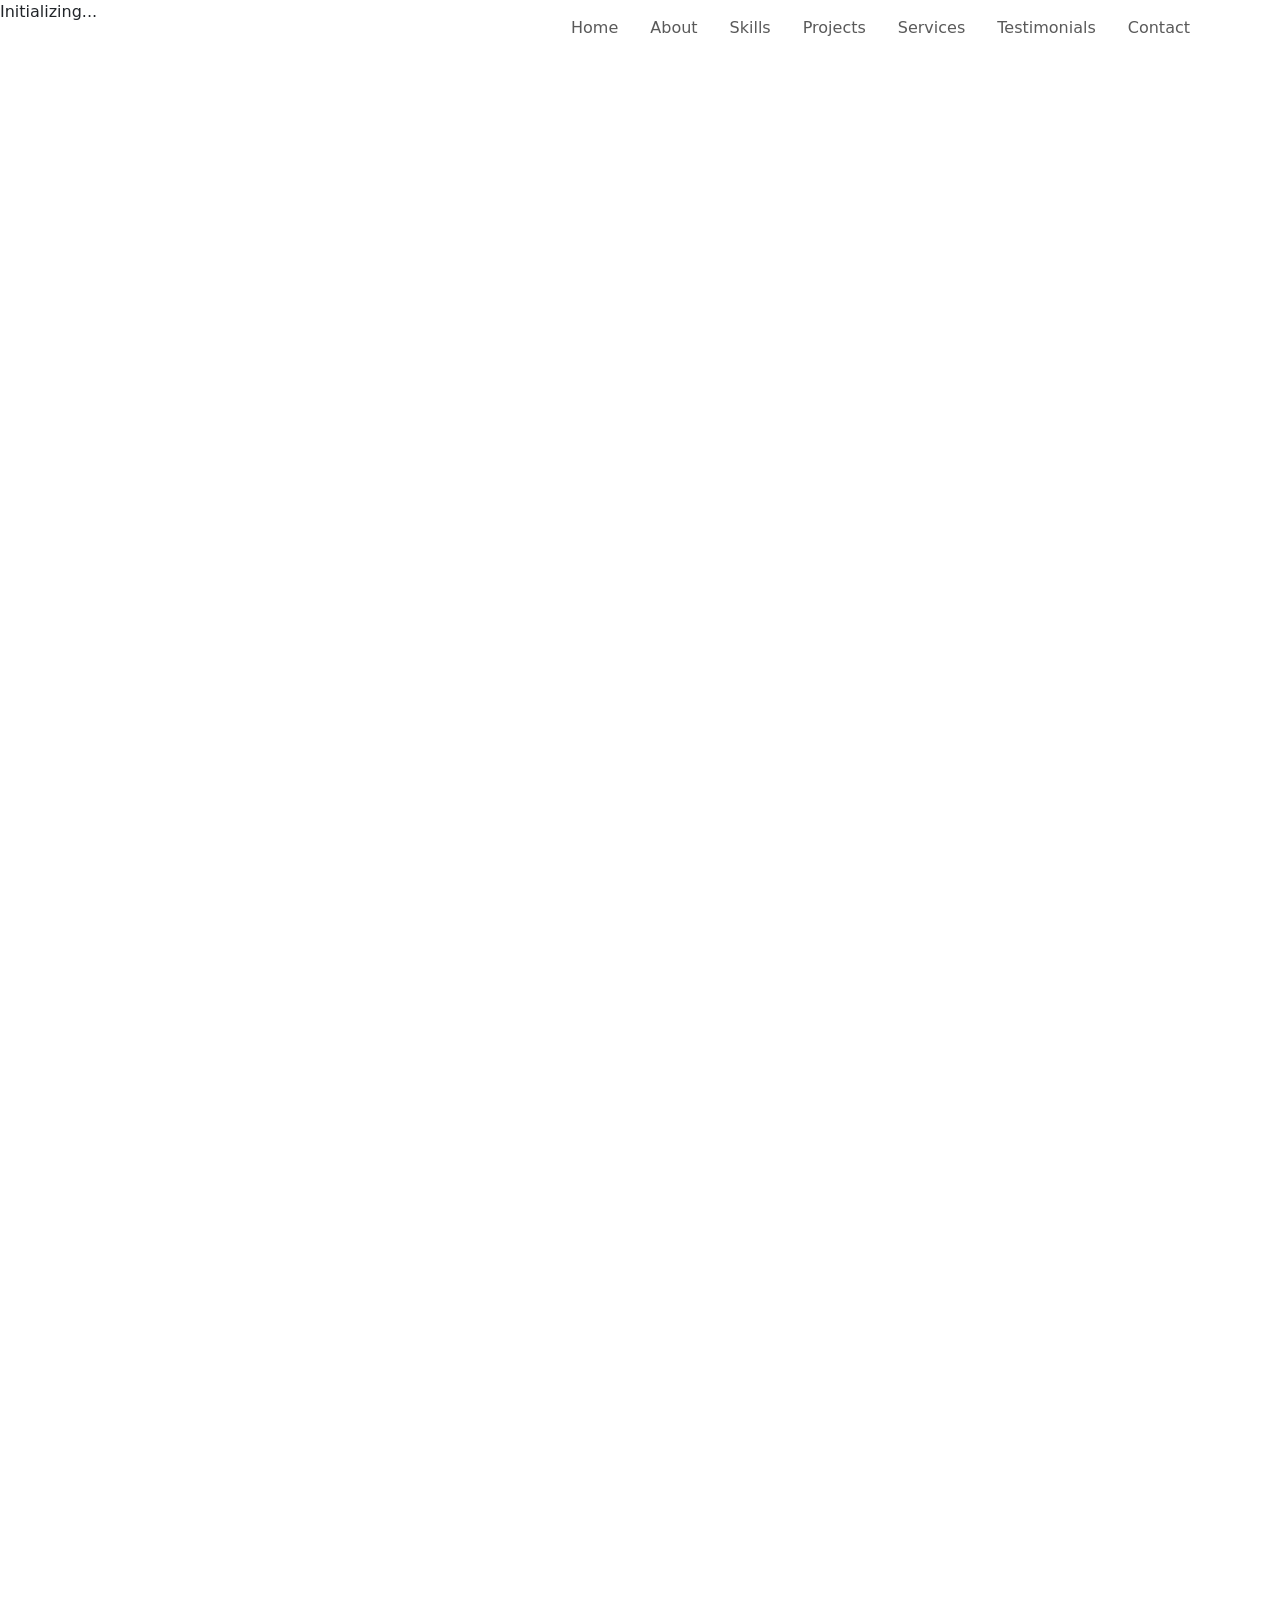
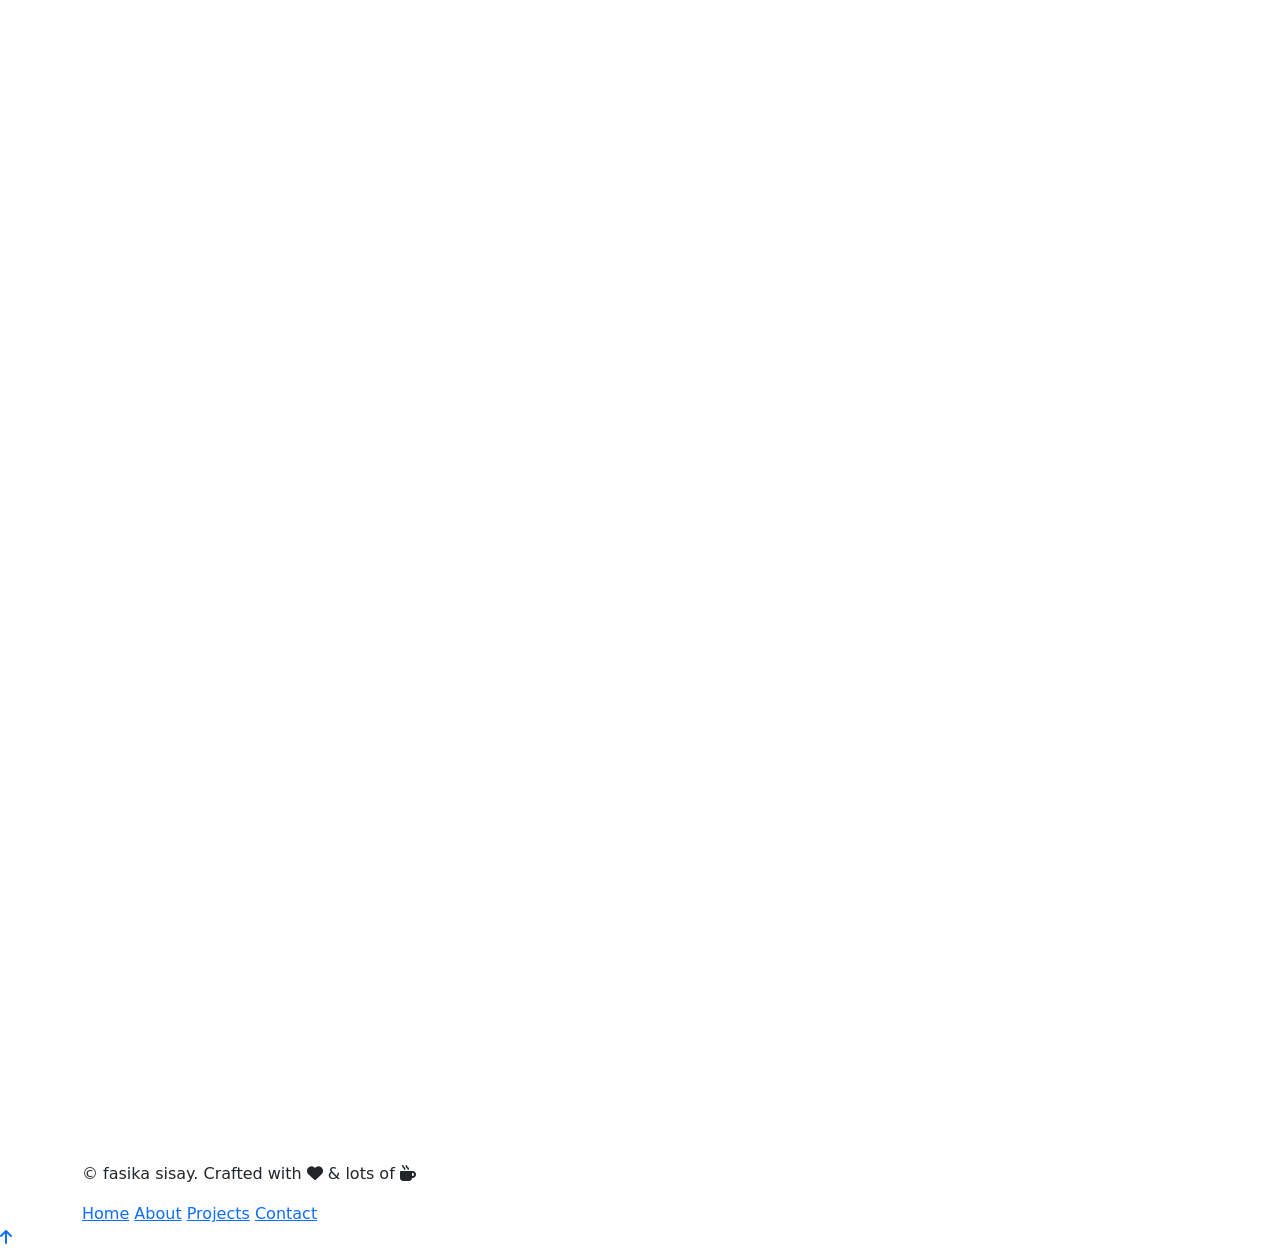
==== commit 818c15ef: "fina" ====
--- a/portfolio/index.html
+++ b/portfolio/index.html
@@ -26,7 +26,7 @@
   <link href="https://unpkg.com/aos@2.3.4/dist/aos.css" rel="stylesheet" />
 
   <!-- Custom Styles -->
-  <link rel="stylesheet" href="style.css" />
+  <link rel="stylesheet" href="portfolio/style.css" />
 </head>
 <body>
 
@@ -118,7 +118,7 @@
             <div class="avatar-ring"></div>
             <div class="avatar-ring avatar-ring-2"></div>
             <div class="avatar-placeholder">
-              <i class="fa-solid fa-user"></i>
+              <img src="photo.jpg" alt="Fasika Sisay" class="hero-avatar" />
             </div>
             <!-- Floating badges -->
             <div class="float-badge badge-top-right">
@@ -146,8 +146,8 @@
         <div class="col-lg-4" data-aos="fade-right" data-aos-duration="900">
           <div class="about-avatar-wrap">
             <div class="about-avatar">
-              <img src="photo.jpg" alt="Fasik Profile Photo">
-</div>
+              <img src="photo.jpg" alt="Fasika Sisay">
+            </div>
             <div class="about-card-stat glass-card">
               <span class="stat-num">1+</span>
               <span class="stat-label">Years Coding</span>
@@ -213,7 +213,7 @@
             </div>
           </div>
 
-          <a href="fasika_sisay _CV.pdf" class="btn btn-neon mt-4">
+          <a href="assets/files/fasika_sisay _CV.pdf" class="btn btn-neon mt-4">
             <i class="fa-solid fa-download me-2"></i> Download CV
           </a>
         </div>
@@ -584,6 +584,6 @@
   <!-- AOS -->
   <script src="https://unpkg.com/aos@2.3.4/dist/aos.js"></script>
   <!-- Custom Script -->
-  <script src="script.js"></script>
+  <script src="portfolio/script.js"></script>
 </body>
 </html>
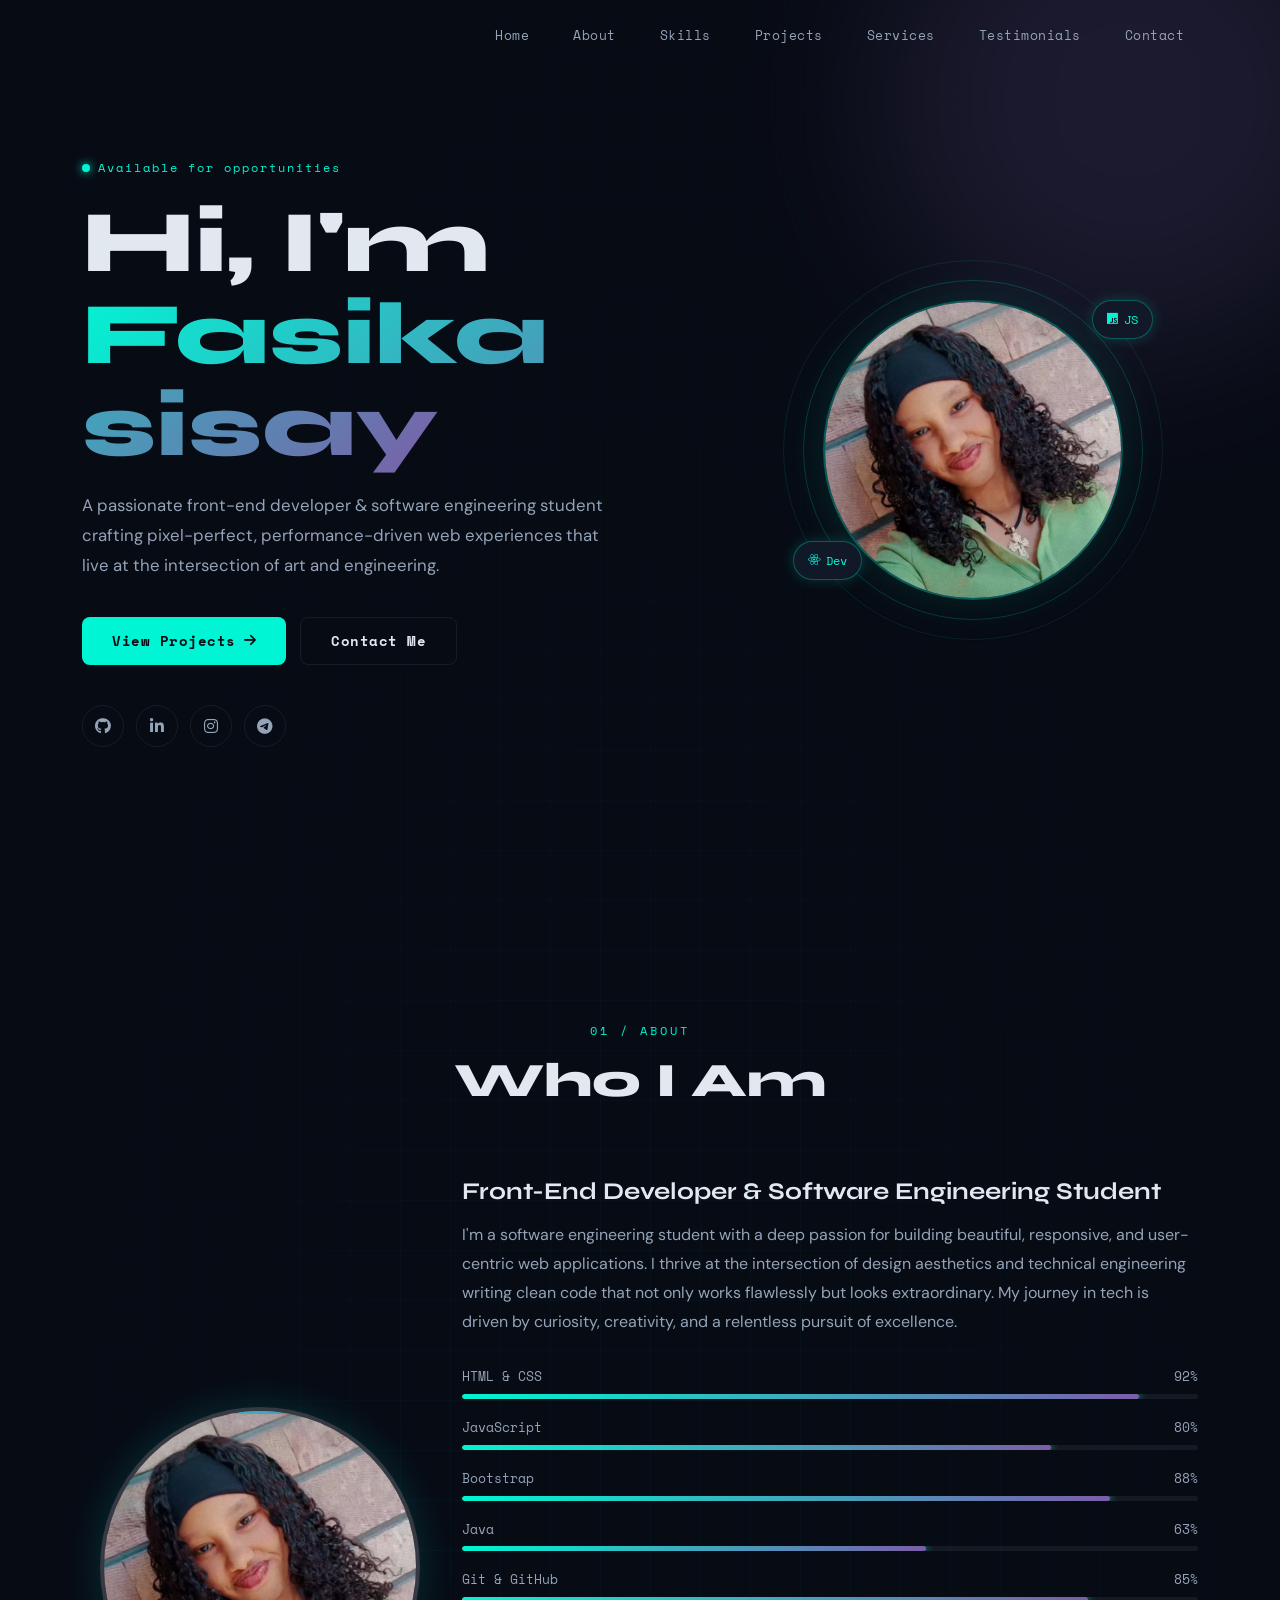
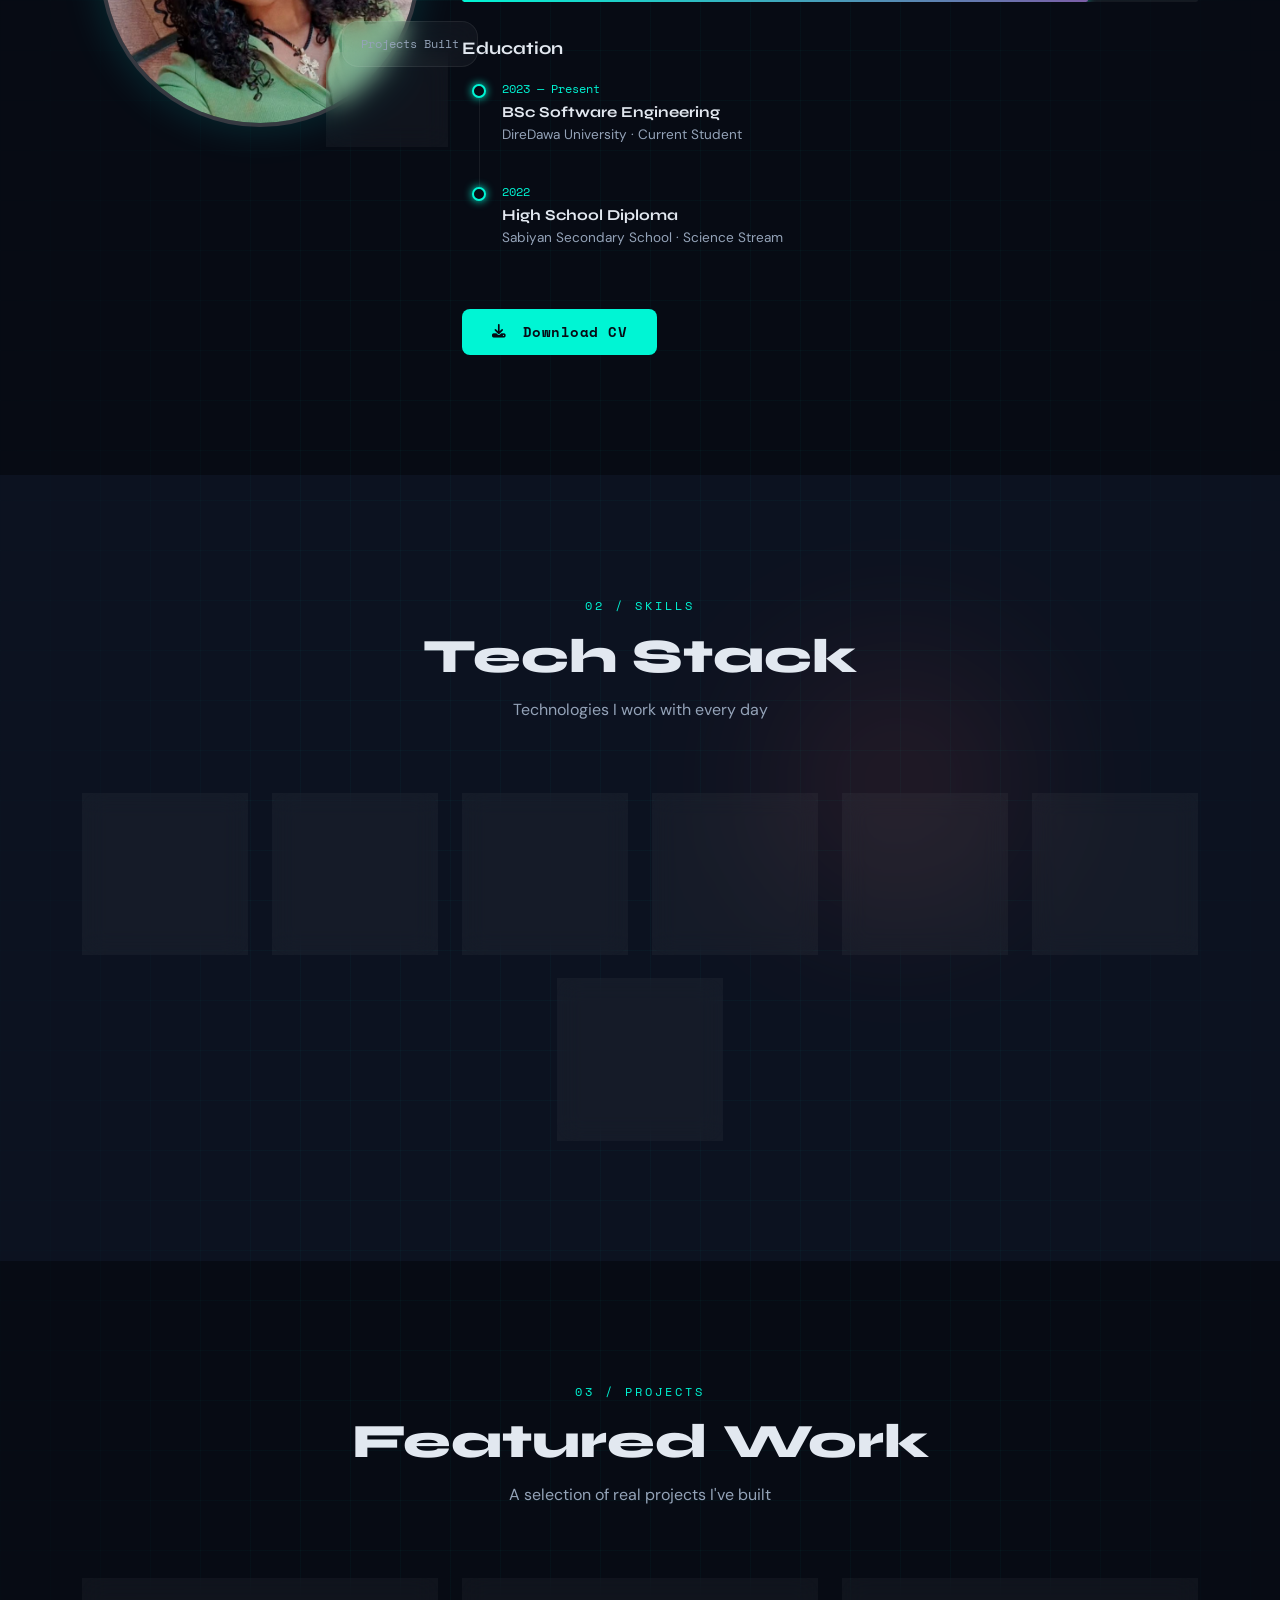
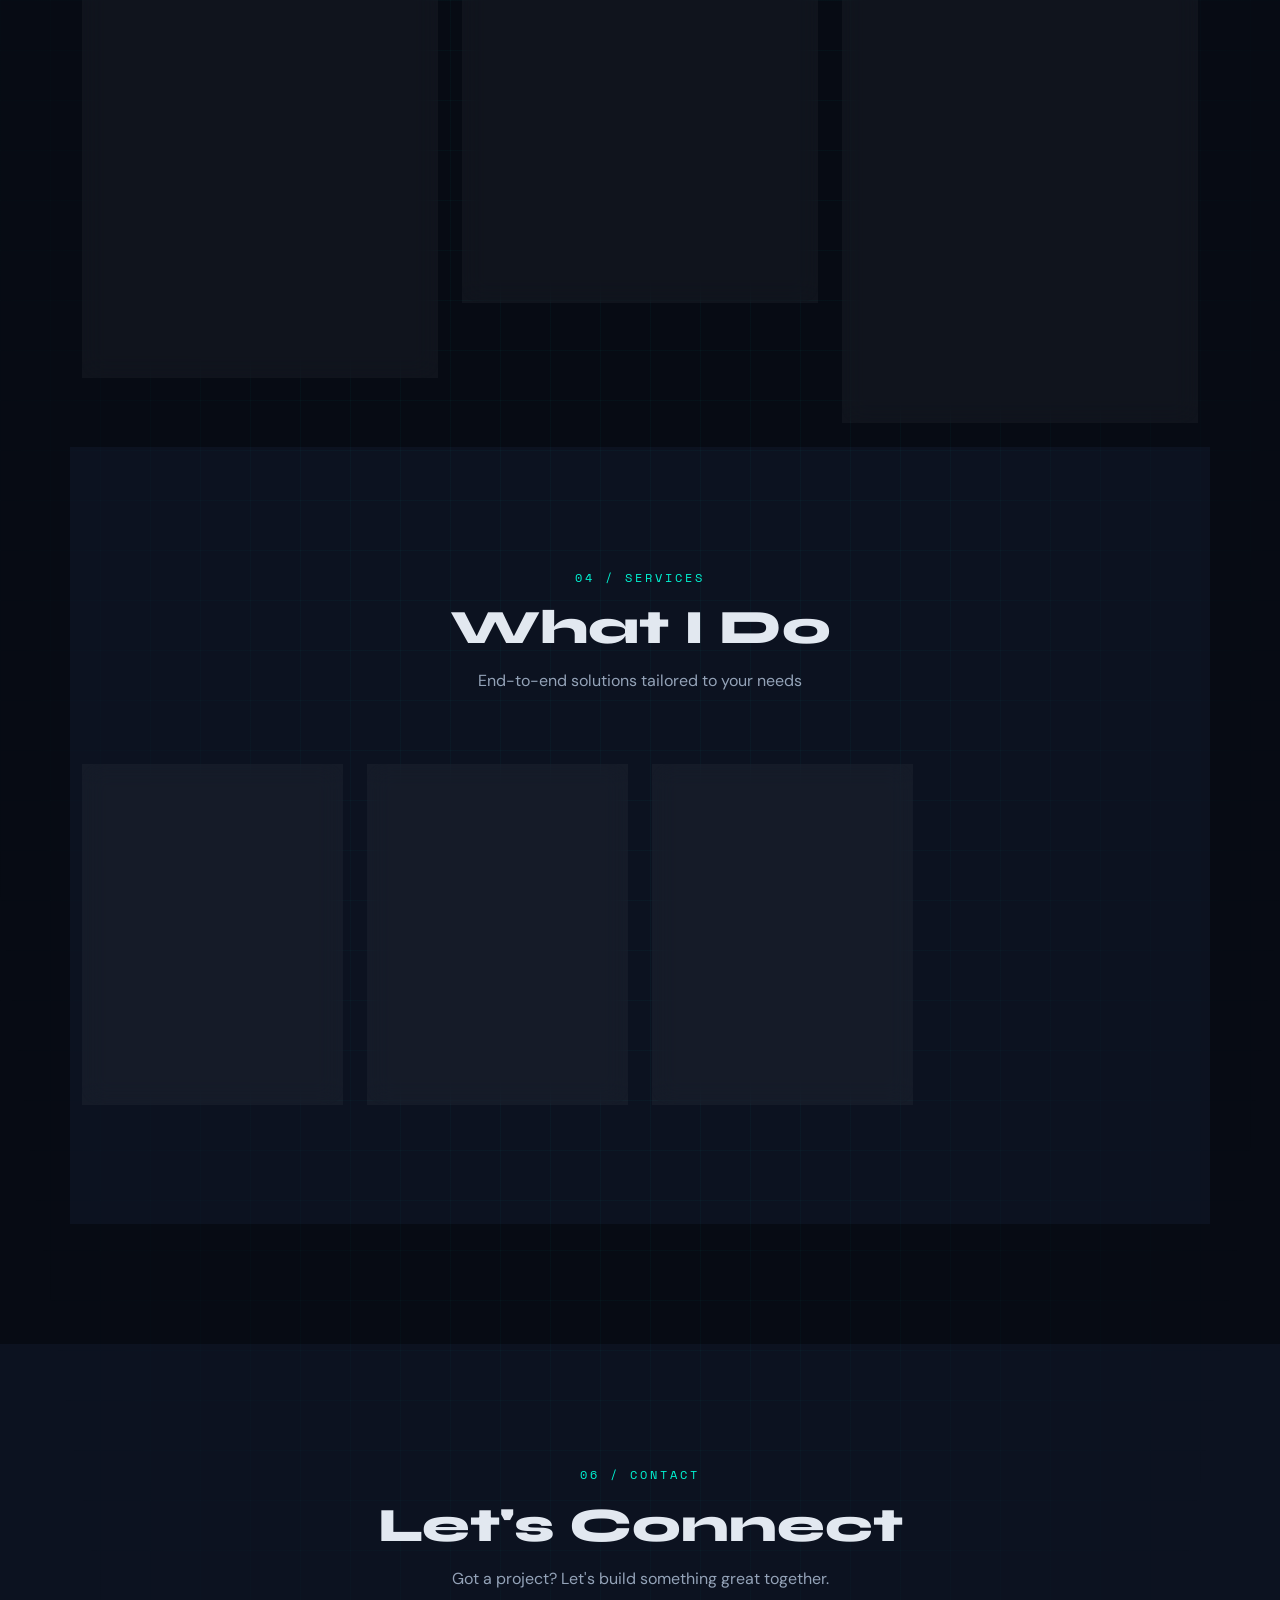
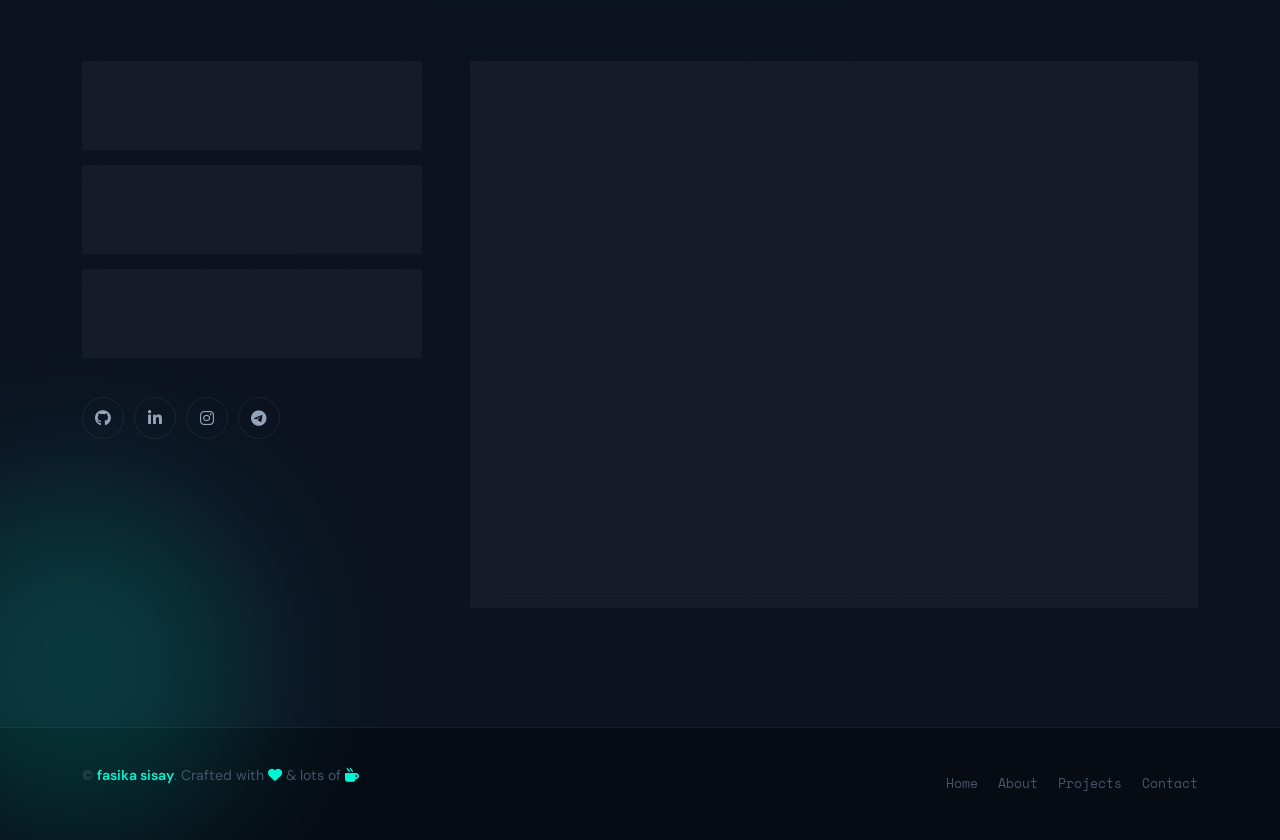
==== commit 5cf413c5: "fim" ====
--- a/portfolio/index.html
+++ b/portfolio/index.html
@@ -26,7 +26,7 @@
   <link href="https://unpkg.com/aos@2.3.4/dist/aos.css" rel="stylesheet" />
 
   <!-- Custom Styles -->
-  <link rel="stylesheet" href="portfolio/style.css" />
+  <link rel="stylesheet" href="style.css" /
 </head>
 <body>
 
@@ -584,6 +584,6 @@
   <!-- AOS -->
   <script src="https://unpkg.com/aos@2.3.4/dist/aos.js"></script>
   <!-- Custom Script -->
-  <script src="portfolio/script.js"></script>
+  <script src="script.js"></script>
 </body>
 </html>
--- a/portfolio/style.css
+++ b/portfolio/style.css
@@ -0,0 +1,1205 @@
+
+/* ─── 0. CSS Variables ─────────────────────────── */
+:root {
+  --bg:        #070b14;
+  --bg-2:      #0c1220;
+  --bg-3:      #111827;
+  --glass:     rgba(255,255,255,0.04);
+  --glass-b:   rgba(255,255,255,0.08);
+  --neon:      #00f5d4;
+  --neon-2:    #7b5ea7;
+  --neon-rgb:  0,245,212;
+  --accent:    #ff6b6b;
+  --text:      #e2e8f0;
+  --text-dim:  #94a3b8;
+  --text-mute: #475569;
+  --border:    rgba(255,255,255,0.07);
+  --font-head: 'Syne', sans-serif;
+  --font-mono: 'Space Mono', monospace;
+  --font-body: 'DM Sans', sans-serif;
+  --radius:    16px;
+  --radius-sm: 10px;
+  --transition: 0.35s cubic-bezier(0.4,0,0.2,1);
+  --shadow-neon: 0 0 20px rgba(var(--neon-rgb), 0.35);
+  --shadow-card: 0 8px 32px rgba(0,0,0,0.4);
+}
+
+/* ─── 1. Reset & Base ──────────────────────────── */
+*, *::before, *::after { box-sizing: border-box; margin: 0; padding: 0; }
+
+html {
+  scroll-behavior: smooth;
+  scroll-padding-top: 80px;
+}
+
+body {
+  background: var(--bg);
+  color: var(--text);
+  font-family: var(--font-body);
+  font-size: 16px;
+  line-height: 1.7;
+  overflow-x: hidden;
+  cursor: none;
+}
+
+a { color: inherit; text-decoration: none; transition: color var(--transition); }
+img { max-width: 100%; display: block; }
+
+/* ─── 2. Scrollbar ──────────────────────────── */
+::-webkit-scrollbar { width: 6px; }
+::-webkit-scrollbar-track { background: var(--bg); }
+::-webkit-scrollbar-thumb { background: var(--neon); border-radius: 3px; }
+
+/* ─── 3. Scroll Progress Bar ─────────────────── */
+#scroll-progress {
+  position: fixed;
+  top: 0; left: 0;
+  height: 3px;
+  width: 0%;
+  background: linear-gradient(90deg, var(--neon), var(--neon-2));
+  z-index: 9999;
+  transition: width 0.1s linear;
+  box-shadow: 0 0 10px var(--neon);
+}
+
+/* ─── 4. Custom Cursor ────────────────────────── */
+#cursor-dot {
+  position: fixed;
+  width: 8px; height: 8px;
+  background: var(--neon);
+  border-radius: 50%;
+  pointer-events: none;
+  z-index: 10000;
+  transform: translate(-50%, -50%);
+  transition: transform 0.05s;
+  box-shadow: 0 0 10px var(--neon);
+}
+
+#cursor-outline {
+  position: fixed;
+  width: 36px; height: 36px;
+  border: 1.5px solid rgba(var(--neon-rgb), 0.5);
+  border-radius: 50%;
+  pointer-events: none;
+  z-index: 9999;
+  transform: translate(-50%, -50%);
+  transition: width 0.3s, height 0.3s, border-color 0.3s, transform 0.1s;
+}
+
+body:has(a:hover) #cursor-outline,
+body:has(button:hover) #cursor-outline {
+  width: 56px; height: 56px;
+  border-color: var(--neon);
+  background: rgba(var(--neon-rgb), 0.05);
+}
+
+/* ─── 5. Loading Screen ──────────────────────── */
+#loader {
+  position: fixed;
+  inset: 0;
+  background: var(--bg);
+  display: flex;
+  align-items: center;
+  justify-content: center;
+  z-index: 99999;
+  transition: opacity 0.6s, visibility 0.6s;
+}
+
+#loader.loaded {
+  opacity: 0;
+  visibility: hidden;
+}
+
+.loader-inner {
+  position: relative;
+  display: flex;
+  flex-direction: column;
+  align-items: center;
+  gap: 20px;
+}
+
+.loader-ring {
+  position: absolute;
+  border-radius: 50%;
+  border: 2px solid transparent;
+  animation: spin 1.5s linear infinite;
+}
+.loader-ring:nth-child(1) {
+  width: 70px; height: 70px;
+  border-top-color: var(--neon);
+  top: -35px;
+}
+.loader-ring:nth-child(2) {
+  width: 50px; height: 50px;
+  border-right-color: var(--neon-2);
+  top: -25px;
+  animation-duration: 1s;
+  animation-direction: reverse;
+}
+.loader-ring:nth-child(3) {
+  width: 34px; height: 34px;
+  border-bottom-color: var(--accent);
+  top: -17px;
+  animation-duration: 0.7s;
+}
+
+.loader-text {
+  margin-top: 50px;
+  font-family: var(--font-mono);
+  font-size: 13px;
+  color: var(--neon);
+  letter-spacing: 3px;
+}
+
+@keyframes spin { to { transform: rotate(360deg); } }
+
+/* ─── 6. Navbar ─────────────────────────────── */
+#mainNav {
+  padding: 18px 0;
+  background: transparent;
+  transition: background var(--transition), padding var(--transition), backdrop-filter var(--transition), box-shadow var(--transition);
+  z-index: 1000;
+}
+
+#mainNav.scrolled {
+  padding: 10px 0;
+  background: rgba(7,11,20,0.85);
+  backdrop-filter: blur(20px);
+  -webkit-backdrop-filter: blur(20px);
+  border-bottom: 1px solid var(--border);
+  box-shadow: 0 4px 30px rgba(0,0,0,0.3);
+}
+
+.navbar-brand {
+  font-family: var(--font-mono);
+  font-size: 1.3rem;
+  color: var(--text) !important;
+  font-weight: 700;
+}
+.brand-bracket { color: var(--neon); }
+.brand-accent { color: var(--accent); }
+
+.navbar-nav .nav-link {
+  font-family: var(--font-mono);
+  font-size: 0.82rem;
+  color: var(--text-dim);
+  padding: 6px 14px !important;
+  border-radius: 6px;
+  letter-spacing: 0.5px;
+  transition: color var(--transition), background var(--transition);
+  position: relative;
+}
+
+.navbar-nav .nav-link::after {
+  content: '';
+  position: absolute;
+  bottom: 0; left: 50%;
+  width: 0; height: 1px;
+  background: var(--neon);
+  transform: translateX(-50%);
+  transition: width var(--transition);
+}
+
+.navbar-nav .nav-link:hover,
+.navbar-nav .nav-link.active {
+  color: var(--neon);
+  background: rgba(var(--neon-rgb), 0.07);
+}
+.navbar-nav .nav-link:hover::after,
+.navbar-nav .nav-link.active::after { width: 60%; }
+
+/* Hamburger icon */
+.navbar-toggler {
+  border: none;
+  background: transparent;
+  padding: 4px;
+  box-shadow: none !important;
+}
+.hamburger-icon { display: flex; flex-direction: column; gap: 5px; }
+.hamburger-icon span {
+  display: block;
+  width: 24px; height: 2px;
+  background: var(--text);
+  border-radius: 2px;
+  transition: transform var(--transition), opacity var(--transition), background var(--transition);
+}
+.navbar-toggler[aria-expanded="true"] .hamburger-icon span:nth-child(1) {
+  transform: translateY(7px) rotate(45deg);
+  background: var(--neon);
+}
+.navbar-toggler[aria-expanded="true"] .hamburger-icon span:nth-child(2) {
+  opacity: 0;
+}
+.navbar-toggler[aria-expanded="true"] .hamburger-icon span:nth-child(3) {
+  transform: translateY(-7px) rotate(-45deg);
+  background: var(--neon);
+}
+
+/* ─── 7. Buttons ─────────────────────────────── */
+.btn-neon {
+  display: inline-flex;
+  align-items: center;
+  gap: 8px;
+  padding: 13px 30px;
+  background: var(--neon);
+  color: var(--bg) !important;
+  font-family: var(--font-mono);
+  font-size: 0.85rem;
+  font-weight: 700;
+  border-radius: 8px;
+  border: none;
+  cursor: pointer;
+  position: relative;
+  overflow: hidden;
+  transition: var(--transition);
+  box-shadow: 0 0 0 0 rgba(var(--neon-rgb), 0);
+  letter-spacing: 0.5px;
+}
+
+.btn-neon::before {
+  content: '';
+  position: absolute;
+  inset: 0;
+  background: rgba(255,255,255,0.2);
+  transform: scaleX(0);
+  transform-origin: left;
+  transition: transform 0.4s ease;
+}
+
+.btn-neon:hover {
+  transform: translateY(-2px);
+  box-shadow: 0 0 24px rgba(var(--neon-rgb), 0.6), 0 8px 20px rgba(0,0,0,0.3);
+  color: var(--bg) !important;
+}
+.btn-neon:hover::before { transform: scaleX(1); }
+
+.btn-ghost {
+  display: inline-flex;
+  align-items: center;
+  gap: 8px;
+  padding: 13px 30px;
+  background: transparent;
+  color: var(--text) !important;
+  font-family: var(--font-mono);
+  font-size: 0.85rem;
+  font-weight: 700;
+  border-radius: 8px;
+  border: 1px solid var(--border);
+  cursor: pointer;
+  transition: var(--transition);
+  letter-spacing: 0.5px;
+}
+
+.btn-ghost:hover {
+  border-color: var(--neon);
+  color: var(--neon) !important;
+  background: rgba(var(--neon-rgb), 0.06);
+  transform: translateY(-2px);
+  box-shadow: 0 0 15px rgba(var(--neon-rgb), 0.2);
+}
+
+.btn-sm { padding: 9px 18px !important; font-size: 0.78rem !important; }
+
+/* ─── 8. Glass Card ──────────────────────────── */
+.glass-card {
+  background: var(--glass);
+  border: 1px solid var(--border);
+  border-radius: var(--radius);
+  backdrop-filter: blur(12px);
+  -webkit-backdrop-filter: blur(12px);
+  transition: border-color var(--transition), box-shadow var(--transition), transform var(--transition);
+}
+.glass-card:hover {
+  border-color: rgba(var(--neon-rgb), 0.3);
+  box-shadow: 0 0 25px rgba(var(--neon-rgb), 0.1), var(--shadow-card);
+}
+
+/* ─── 9. Section Layout ─────────────────────── */
+.section-pad { padding: 120px 0; }
+
+.section-header {
+  text-align: center;
+  margin-bottom: 70px;
+}
+
+.section-tag {
+  font-family: var(--font-mono);
+  font-size: 0.78rem;
+  color: var(--neon);
+  letter-spacing: 3px;
+  text-transform: uppercase;
+  display: block;
+  margin-bottom: 12px;
+}
+
+.section-title {
+  font-family: var(--font-head);
+  font-size: clamp(2rem, 4vw, 3rem);
+  font-weight: 800;
+  color: var(--text);
+  line-height: 1.15;
+}
+
+.section-sub {
+  color: var(--text-dim);
+  max-width: 500px;
+  margin: 12px auto 0;
+}
+
+/* ─── 10. HERO ─────────────────────────────── */
+#hero {
+  position: relative;
+  min-height: 100vh;
+  overflow: hidden;
+  background: var(--bg);
+}
+
+#particles-canvas {
+  position: absolute;
+  inset: 0;
+  z-index: 0;
+}
+
+/* Orbs */
+.orb {
+  position: absolute;
+  border-radius: 50%;
+  filter: blur(80px);
+  opacity: 0.18;
+  animation: floatOrb 8s ease-in-out infinite alternate;
+  z-index: 0;
+}
+
+.orb-1 {
+  width: 500px; height: 500px;
+  background: var(--neon-2);
+  top: -150px; right: -100px;
+}
+.orb-2 {
+  width: 350px; height: 350px;
+  background: var(--neon);
+  bottom: 0; left: -100px;
+  animation-delay: -3s;
+}
+.orb-3 {
+  width: 250px; height: 250px;
+  background: var(--accent);
+  top: 40%; right: 20%;
+  animation-delay: -5s;
+  opacity: 0.1;
+}
+
+@keyframes floatOrb {
+  from { transform: translate(0, 0) scale(1); }
+  to   { transform: translate(30px, -30px) scale(1.07); }
+}
+
+/* Hero grid */
+.hero-grid {
+  position: absolute;
+  inset: 0;
+  background-image:
+    linear-gradient(rgba(var(--neon-rgb),0.03) 1px, transparent 1px),
+    linear-gradient(90deg, rgba(var(--neon-rgb),0.03) 1px, transparent 1px);
+  background-size: 50px 50px;
+  z-index: 0;
+  mask-image: radial-gradient(ellipse at center, black 40%, transparent 80%);
+}
+
+.hero-content { position: relative; z-index: 1; }
+
+.hero-label {
+  display: inline-flex;
+  align-items: center;
+  gap: 8px;
+  font-family: var(--font-mono);
+  font-size: 0.78rem;
+  color: var(--neon);
+  letter-spacing: 2px;
+  margin-bottom: 18px;
+}
+.label-dot {
+  width: 8px; height: 8px;
+  border-radius: 50%;
+  background: var(--neon);
+  box-shadow: 0 0 10px var(--neon);
+  animation: pulse 2s infinite;
+}
+@keyframes pulse {
+  0%,100% { box-shadow: 0 0 6px var(--neon); }
+  50%      { box-shadow: 0 0 18px var(--neon); }
+}
+
+.hero-name {
+  font-family: var(--font-head);
+  font-size: clamp(3rem, 8vw, 5.5rem);
+  font-weight: 800;
+  line-height: 1.05;
+  margin-bottom: 16px;
+  color: var(--text);
+}
+
+.name-highlight {
+  background: linear-gradient(135deg, var(--neon) 0%, var(--neon-2) 100%);
+  -webkit-background-clip: text;
+  -webkit-text-fill-color: transparent;
+  background-clip: text;
+}
+
+.hero-role {
+  font-family: var(--font-mono);
+  font-size: clamp(1rem, 2.5vw, 1.3rem);
+  color: var(--text-dim);
+  margin-bottom: 22px;
+  min-height: 2em;
+}
+.role-prefix { color: var(--neon); }
+#typed-text { color: var(--text); }
+.typed-cursor {
+  color: var(--neon);
+  animation: blink 1s step-end infinite;
+}
+@keyframes blink { 50% { opacity: 0; } }
+
+.hero-bio {
+  max-width: 540px;
+  color: var(--text-dim);
+  font-size: 1.05rem;
+  line-height: 1.8;
+  margin-bottom: 36px;
+}
+
+.hero-cta {
+  display: flex;
+  flex-wrap: wrap;
+  gap: 14px;
+  margin-bottom: 40px;
+}
+
+.hero-socials {
+  display: flex;
+  gap: 12px;
+}
+
+.social-link {
+  width: 42px; height: 42px;
+  border-radius: 50%;
+  border: 1px solid var(--border);
+  display: flex;
+  align-items: center;
+  justify-content: center;
+  color: var(--text-dim);
+  font-size: 1rem;
+  transition: var(--transition);
+}
+.social-link:hover {
+  border-color: var(--neon);
+  color: var(--neon);
+  transform: translateY(-3px);
+  background: rgba(var(--neon-rgb), 0.08);
+  box-shadow: 0 0 14px rgba(var(--neon-rgb), 0.3);
+}
+
+/* Hero Avatar */
+.hero-avatar-wrap {
+  position: relative;
+  width: 300px; height: 300px;
+}
+
+.avatar-ring {
+  position: absolute;
+  inset: -20px;
+  border-radius: 50%;
+  border: 1px solid rgba(var(--neon-rgb), 0.2);
+  animation: rotate3d 10s linear infinite;
+}
+.avatar-ring-2 {
+  inset: -40px;
+  border-color: rgba(var(--neon-rgb), 0.1);
+  animation-direction: reverse;
+  animation-duration: 15s;
+}
+
+@keyframes rotate3d {
+  from { transform: rotateX(70deg) rotateZ(0deg); }
+  to   { transform: rotateX(70deg) rotateZ(360deg); }
+}
+
+.avatar-placeholder {
+  width: 100%; height: 100%;
+  border-radius: 50%;
+  background: linear-gradient(135deg, var(--bg-2), var(--bg-3));
+  border: 2px solid rgba(var(--neon-rgb), 0.3);
+  display: flex;
+  align-items: center;
+  justify-content: center;
+  font-size: 5rem;
+  color: var(--text-mute);
+  overflow: hidden;
+  position: relative;
+  box-shadow: 0 0 40px rgba(var(--neon-rgb), 0.15), var(--shadow-card);
+}
+
+.float-badge {
+  position: absolute;
+  padding: 8px 14px;
+  background: var(--bg-3);
+  border: 1px solid rgba(var(--neon-rgb), 0.3);
+  border-radius: 30px;
+  font-family: var(--font-mono);
+  font-size: 0.78rem;
+  color: var(--neon);
+  display: flex;
+  align-items: center;
+  gap: 6px;
+  animation: floatBadge 4s ease-in-out infinite alternate;
+  box-shadow: 0 0 14px rgba(var(--neon-rgb), 0.2);
+}
+.badge-top-right { top: 0; right: -30px; animation-delay: -1s; }
+.badge-bottom-left { bottom: 20px; left: -30px; }
+
+@keyframes floatBadge {
+  from { transform: translateY(0); }
+  to   { transform: translateY(-12px); }
+}
+
+/* Scroll indicator */
+.scroll-indicator {
+  display: flex;
+  flex-direction: column;
+  align-items: center;
+  gap: 8px;
+  position: absolute;
+  bottom: 30px;
+  left: 50%;
+  transform: translateX(-50%);
+  font-family: var(--font-mono);
+  font-size: 0.72rem;
+  color: var(--text-mute);
+  letter-spacing: 2px;
+}
+
+.scroll-mouse {
+  width: 24px; height: 38px;
+  border: 1.5px solid var(--text-mute);
+  border-radius: 12px;
+  display: flex;
+  justify-content: center;
+  padding-top: 6px;
+}
+.scroll-wheel {
+  width: 3px; height: 8px;
+  background: var(--neon);
+  border-radius: 2px;
+  animation: scrollWheel 1.5s ease infinite;
+}
+@keyframes scrollWheel {
+  0% { transform: translateY(0); opacity: 1; }
+  100% { transform: translateY(10px); opacity: 0; }
+}
+
+/* ─── 11. ABOUT ─────────────────────────────── */
+.about-avatar-wrap {
+  position: relative;
+  display: flex;
+  justify-content: center;
+}
+
+.about-avatar {
+  width: 260px; height: 260px;
+  border-radius: 24px;
+  background: linear-gradient(135deg, var(--bg-2), var(--bg-3));
+  border: 1px solid rgba(var(--neon-rgb), 0.25);
+  display: flex;
+  align-items: center;
+  justify-content: center;
+  font-size: 5rem;
+  color: var(--text-mute);
+  box-shadow: 0 0 40px rgba(var(--neon-rgb), 0.12), var(--shadow-card);
+  position: relative;
+  overflow: hidden;
+}
+.about-avatar::before {
+  content: '';
+  position: absolute;
+  top: 0; left: 0;
+  width: 100%; height: 3px;
+  background: linear-gradient(90deg, var(--neon), var(--neon-2));
+}
+
+.about-card-stat {
+  position: absolute;
+  padding: 12px 18px;
+  text-align: center;
+  bottom: -20px; right: -10px;
+}
+.stat-2 { bottom: 60px; right: -40px; }
+.stat-num {
+  display: block;
+  font-family: var(--font-head);
+  font-size: 1.8rem;
+  font-weight: 800;
+  color: var(--neon);
+}
+.stat-label {
+  display: block;
+  font-family: var(--font-mono);
+  font-size: 0.72rem;
+  color: var(--text-dim);
+}
+
+.about-name {
+  font-family: var(--font-head);
+  font-size: 1.5rem;
+  font-weight: 700;
+  margin-bottom: 14px;
+  color: var(--text);
+}
+.about-bio {
+  color: var(--text-dim);
+  margin-bottom: 30px;
+  line-height: 1.8;
+}
+
+/* Skills bars */
+.skills-bars { margin-bottom: 36px; }
+.skill-bar-item { margin-bottom: 18px; }
+.skill-label {
+  display: flex;
+  justify-content: space-between;
+  font-family: var(--font-mono);
+  font-size: 0.8rem;
+  color: var(--text-dim);
+  margin-bottom: 6px;
+}
+.skill-track {
+  height: 5px;
+  background: rgba(255,255,255,0.06);
+  border-radius: 3px;
+  overflow: hidden;
+}
+.skill-fill {
+  height: 100%;
+  border-radius: 3px;
+  background: linear-gradient(90deg, var(--neon), var(--neon-2));
+  width: 0;
+  transition: width 1.4s cubic-bezier(0.4,0,0.2,1);
+  box-shadow: 0 0 8px var(--neon);
+}
+
+/* Education timeline */
+.edu-timeline { position: relative; }
+.timeline-heading {
+  font-family: var(--font-head);
+  font-size: 1.1rem;
+  font-weight: 700;
+  color: var(--text);
+  margin-bottom: 20px;
+}
+
+.timeline-item {
+  display: flex;
+  gap: 16px;
+  padding-left: 10px;
+  margin-bottom: 20px;
+  position: relative;
+}
+.timeline-item::before {
+  content: '';
+  position: absolute;
+  left: 17px; top: 20px;
+  width: 1px; height: calc(100% + 10px);
+  background: var(--border);
+}
+.timeline-item:last-child::before { display: none; }
+
+.timeline-dot {
+  width: 14px; height: 14px;
+  border-radius: 50%;
+  border: 2px solid var(--neon);
+  background: var(--bg);
+  flex-shrink: 0;
+  margin-top: 5px;
+  position: relative;
+  z-index: 1;
+  box-shadow: 0 0 8px var(--neon);
+}
+
+.timeline-year {
+  font-family: var(--font-mono);
+  font-size: 0.72rem;
+  color: var(--neon);
+  display: block;
+  margin-bottom: 4px;
+}
+.timeline-body h5 {
+  font-family: var(--font-head);
+  font-weight: 700;
+  font-size: 0.95rem;
+  color: var(--text);
+  margin-bottom: 2px;
+}
+.timeline-body p { font-size: 0.85rem; color: var(--text-dim); }
+
+/* ─── 12. SKILLS SECTION ─────────────────────── */
+.skills-section { background: var(--bg-2); }
+
+.skill-card {
+  padding: 30px 16px;
+  text-align: center;
+  cursor: default;
+  position: relative;
+  overflow: hidden;
+}
+
+.skill-card:hover { transform: translateY(-8px); }
+
+.skill-icon {
+  width: 64px; height: 64px;
+  border-radius: 16px;
+  display: flex;
+  align-items: center;
+  justify-content: center;
+  font-size: 2rem;
+  margin: 0 auto 14px;
+  transition: var(--transition);
+}
+
+.skill-icon-html  { background: rgba(228,77,38,0.12); color: #e44d26; }
+.skill-icon-css   { background: rgba(41,101,241,0.12); color: #2965f1; }
+.skill-icon-js    { background: rgba(247,223,30,0.12); color: #f7df1e; }
+.skill-icon-bs    { background: rgba(121,82,179,0.12); color: #7952b3; }
+.skill-icon-java  { background: rgba(234,98,0,0.12);  color: #ea6200; }
+.skill-icon-git   { background: rgba(240,80,51,0.12); color: #f05033; }
+
+.skill-card:hover .skill-icon { transform: scale(1.1) rotateY(10deg); }
+
+.skill-name {
+  font-family: var(--font-mono);
+  font-size: 0.8rem;
+  color: var(--text-dim);
+  display: block;
+}
+
+.skill-glow {
+  position: absolute;
+  inset: -1px;
+  border-radius: var(--radius);
+  opacity: 0;
+  border: 1px solid var(--neon);
+  box-shadow: 0 0 20px rgba(var(--neon-rgb), 0.3);
+  transition: opacity var(--transition);
+  pointer-events: none;
+}
+.skill-card:hover .skill-glow { opacity: 1; }
+
+/* ─── 13. PROJECTS ──────────────────────────── */
+.project-card { overflow: hidden; }
+
+.project-img-wrap {
+  position: relative;
+  overflow: hidden;
+  height: 200px;
+  border-radius: var(--radius) var(--radius) 0 0;
+}
+
+.project-img-placeholder {
+  width: 100%; height: 100%;
+  display: flex;
+  align-items: center;
+  justify-content: center;
+  font-size: 4rem;
+  transition: transform 0.5s ease;
+}
+
+.proj-1 { background: linear-gradient(135deg, #2d1b00, #5c3d11); color: #c8862a; }
+.proj-2 { background: linear-gradient(135deg, #001a0e, #004d26); color: #00c853; }
+.proj-3 { background: linear-gradient(135deg, #0d0032, #230066); color: #9c27b0; }
+
+.project-overlay {
+  position: absolute;
+  inset: 0;
+  background: rgba(0,0,0,0.75);
+  backdrop-filter: blur(4px);
+  display: flex;
+  align-items: center;
+  justify-content: center;
+  opacity: 0;
+  transition: opacity 0.4s ease;
+}
+
+.project-card:hover .project-overlay { opacity: 1; }
+.project-card:hover .project-img-placeholder { transform: scale(1.05); }
+
+.overlay-content { display: flex; gap: 10px; flex-direction: column; align-items: center; }
+
+.project-body { padding: 22px 22px 26px; }
+
+.project-tags { display: flex; gap: 8px; flex-wrap: wrap; margin-bottom: 10px; }
+.tag {
+  font-family: var(--font-mono);
+  font-size: 0.7rem;
+  color: var(--neon);
+  background: rgba(var(--neon-rgb), 0.1);
+  padding: 3px 10px;
+  border-radius: 20px;
+  border: 1px solid rgba(var(--neon-rgb), 0.2);
+}
+
+.project-title {
+  font-family: var(--font-head);
+  font-size: 1.1rem;
+  font-weight: 700;
+  color: var(--text);
+  margin-bottom: 8px;
+}
+.project-desc { font-size: 0.88rem; color: var(--text-dim); line-height: 1.6; }
+
+/* ─── 14. SERVICES ──────────────────────────── */
+.services-section { background: var(--bg-2); }
+
+.service-card {
+  padding: 36px 28px;
+  height: 100%;
+  position: relative;
+  overflow: hidden;
+}
+
+.service-icon {
+  position: relative;
+  width: 58px; height: 58px;
+  background: rgba(var(--neon-rgb), 0.08);
+  border-radius: 14px;
+  display: flex;
+  align-items: center;
+  justify-content: center;
+  font-size: 1.7rem;
+  color: var(--neon);
+  margin-bottom: 22px;
+  transition: var(--transition);
+}
+
+.service-card:hover .service-icon {
+  background: rgba(var(--neon-rgb), 0.15);
+  transform: scale(1.08);
+  box-shadow: 0 0 20px rgba(var(--neon-rgb), 0.25);
+}
+
+.service-icon-glow {
+  position: absolute;
+  inset: -2px;
+  border-radius: 14px;
+  border: 1px solid rgba(var(--neon-rgb), 0);
+  transition: var(--transition);
+}
+.service-card:hover .service-icon-glow { border-color: rgba(var(--neon-rgb), 0.4); }
+
+.service-card h4 {
+  font-family: var(--font-head);
+  font-size: 1.05rem;
+  font-weight: 700;
+  color: var(--text);
+  margin-bottom: 10px;
+}
+.service-card p { font-size: 0.88rem; color: var(--text-dim); line-height: 1.7; }
+
+.service-number {
+  position: absolute;
+  bottom: -15px; right: 20px;
+  font-family: var(--font-head);
+  font-size: 4rem;
+  font-weight: 800;
+  color: rgba(255,255,255,0.03);
+  line-height: 1;
+  pointer-events: none;
+  transition: color var(--transition);
+}
+.service-card:hover .service-number { color: rgba(var(--neon-rgb), 0.06); }
+
+/* ─── 15. TESTIMONIALS ──────────────────────── */
+.testimonial-slider { position: relative; overflow: hidden; }
+
+.testimonial-track {
+  display: flex;
+  gap: 24px;
+  transition: transform 0.5s cubic-bezier(0.4,0,0.2,1);
+}
+
+.testimonial-card {
+  min-width: 100%;
+  padding: 40px;
+  position: relative;
+}
+
+@media (min-width: 768px) {
+  .testimonial-card { min-width: calc(50% - 12px); }
+}
+@media (min-width: 1024px) {
+  .testimonial-card { min-width: calc(33.333% - 16px); }
+}
+
+.testi-quote {
+  font-size: 2rem;
+  color: var(--neon);
+  opacity: 0.5;
+  margin-bottom: 16px;
+}
+
+.testi-text {
+  color: var(--text-dim);
+  font-size: 0.95rem;
+  line-height: 1.8;
+  margin-bottom: 24px;
+  font-style: italic;
+}
+
+.testi-author {
+  display: flex;
+  align-items: center;
+  gap: 14px;
+}
+
+.testi-avatar {
+  width: 44px; height: 44px;
+  border-radius: 50%;
+  background: rgba(var(--neon-rgb), 0.1);
+  border: 1px solid rgba(var(--neon-rgb), 0.3);
+  display: flex;
+  align-items: center;
+  justify-content: center;
+  color: var(--neon);
+  flex-shrink: 0;
+}
+
+.testi-author h6 {
+  font-family: var(--font-head);
+  font-weight: 700;
+  font-size: 0.95rem;
+  color: var(--text);
+  margin: 0;
+}
+.testi-author span {
+  font-family: var(--font-mono);
+  font-size: 0.72rem;
+  color: var(--text-mute);
+}
+
+.testi-controls {
+  display: flex;
+  align-items: center;
+  justify-content: center;
+  gap: 16px;
+  margin-top: 36px;
+}
+
+.testi-btn {
+  width: 42px; height: 42px;
+  border-radius: 50%;
+  background: var(--glass);
+  border: 1px solid var(--border);
+  color: var(--text-dim);
+  display: flex;
+  align-items: center;
+  justify-content: center;
+  cursor: pointer;
+  transition: var(--transition);
+}
+.testi-btn:hover {
+  border-color: var(--neon);
+  color: var(--neon);
+  background: rgba(var(--neon-rgb), 0.08);
+}
+
+.testi-dots { display: flex; gap: 8px; align-items: center; }
+.testi-dot {
+  width: 6px; height: 6px;
+  border-radius: 50%;
+  background: var(--text-mute);
+  cursor: pointer;
+  transition: var(--transition);
+}
+.testi-dot.active {
+  width: 20px;
+  border-radius: 3px;
+  background: var(--neon);
+}
+
+/* ─── 16. CONTACT ───────────────────────────── */
+.contact-section { background: var(--bg-2); }
+
+.contact-info { display: flex; flex-direction: column; gap: 16px; }
+
+.contact-info-item {
+  display: flex;
+  align-items: center;
+  gap: 16px;
+  padding: 18px 20px;
+}
+
+.contact-icon {
+  width: 44px; height: 44px;
+  border-radius: 12px;
+  background: rgba(var(--neon-rgb), 0.1);
+  display: flex;
+  align-items: center;
+  justify-content: center;
+  color: var(--neon);
+  font-size: 1.1rem;
+  flex-shrink: 0;
+}
+
+.contact-label {
+  display: block;
+  font-family: var(--font-mono);
+  font-size: 0.72rem;
+  color: var(--text-mute);
+  margin-bottom: 3px;
+  letter-spacing: 1px;
+}
+.contact-value {
+  color: var(--text);
+  font-size: 0.9rem;
+  transition: color var(--transition);
+}
+a.contact-value:hover { color: var(--neon); }
+
+.contact-socials { display: flex; gap: 10px; }
+
+/* Contact Form */
+.contact-form-wrap { padding: 36px; }
+
+.form-group {
+  display: flex;
+  flex-direction: column;
+  gap: 6px;
+}
+.form-group label {
+  font-family: var(--font-mono);
+  font-size: 0.78rem;
+  color: var(--text-dim);
+  letter-spacing: 0.5px;
+}
+
+.custom-input {
+  background: rgba(255,255,255,0.04) !important;
+  border: 1px solid var(--border) !important;
+  border-radius: 10px !important;
+  color: var(--text) !important;
+  padding: 12px 16px !important;
+  font-family: var(--font-body) !important;
+  font-size: 0.9rem !important;
+  transition: var(--transition) !important;
+  outline: none !important;
+  box-shadow: none !important;
+}
+.custom-input:focus {
+  border-color: rgba(var(--neon-rgb), 0.5) !important;
+  background: rgba(var(--neon-rgb), 0.04) !important;
+  box-shadow: 0 0 0 3px rgba(var(--neon-rgb), 0.1) !important;
+}
+.custom-input::placeholder { color: var(--text-mute) !important; }
+textarea.custom-input { resize: vertical; min-height: 130px; }
+
+.form-err {
+  font-family: var(--font-mono);
+  font-size: 0.72rem;
+  color: var(--accent);
+  min-height: 16px;
+  display: block;
+}
+.custom-input.is-invalid { border-color: var(--accent) !important; }
+
+.form-success-msg {
+  text-align: center;
+  padding: 40px;
+}
+.form-success-msg i { font-size: 3rem; color: var(--neon); margin-bottom: 14px; }
+.form-success-msg p { color: var(--text-dim); }
+
+/* ─── 17. FOOTER ────────────────────────────── */
+#footer {
+  padding: 36px 0;
+  border-top: 1px solid var(--border);
+  position: relative;
+}
+
+.footer-inner {
+  display: flex;
+  align-items: center;
+  justify-content: space-between;
+  flex-wrap: wrap;
+  gap: 16px;
+}
+
+.footer-copy { color: var(--text-mute); font-size: 0.88rem; }
+.footer-name { color: var(--neon); font-weight: 600; }
+
+.footer-links { display: flex; gap: 20px; flex-wrap: wrap; }
+.footer-links a {
+  font-family: var(--font-mono);
+  font-size: 0.8rem;
+  color: var(--text-mute);
+  transition: color var(--transition);
+}
+.footer-links a:hover { color: var(--neon); }
+
+/* Back to top */
+#backToTop {
+  position: fixed;
+  bottom: 30px; right: 30px;
+  width: 46px; height: 46px;
+  border-radius: 12px;
+  background: var(--bg-3);
+  border: 1px solid rgba(var(--neon-rgb), 0.35);
+  display: flex;
+  align-items: center;
+  justify-content: center;
+  color: var(--neon);
+  font-size: 1rem;
+  opacity: 0;
+  transform: translateY(20px);
+  transition: opacity 0.3s, transform 0.3s, box-shadow var(--transition);
+  z-index: 500;
+}
+#backToTop.visible { opacity: 1; transform: translateY(0); }
+#backToTop:hover { box-shadow: 0 0 20px rgba(var(--neon-rgb), 0.4); }
+
+/* ─── 18. Responsive ────────────────────────── */
+@media (max-width: 991px) {
+  .section-pad { padding: 80px 0; }
+  .hero-name { font-size: clamp(2.4rem, 6vw, 3.5rem); }
+  .about-card-stat.stat-2 { display: none; }
+}
+
+@media (max-width: 767px) {
+  .section-pad { padding: 60px 0; }
+  .hero-cta { flex-direction: column; align-items: flex-start; }
+  .testimonial-card { padding: 28px 20px; }
+  .contact-form-wrap { padding: 24px; }
+  .footer-inner { justify-content: center; text-align: center; }
+  .footer-links { justify-content: center; }
+  #backToTop { bottom: 20px; right: 20px; }
+  .about-avatar-wrap { margin-bottom: 60px; }
+}
+
+/* ─── 19. Selection Color ───────────────────── */
+::selection { background: rgba(var(--neon-rgb), 0.2); color: var(--neon); }
+
+.about-avatar{
+    width:320px;
+    height:320px;
+    border-radius:50%;
+    overflow:hidden;
+    border:4px solid rgba(255,255,255,0.15);
+    background:rgba(255,255,255,0.05);
+    display:flex;
+    align-items:center;
+    justify-content:center;
+    box-shadow:0 0 40px rgba(0,255,255,0.15);
+}
+
+.about-avatar img{
+    width:100%;
+    height:100%;
+    object-fit:cover;
+}
